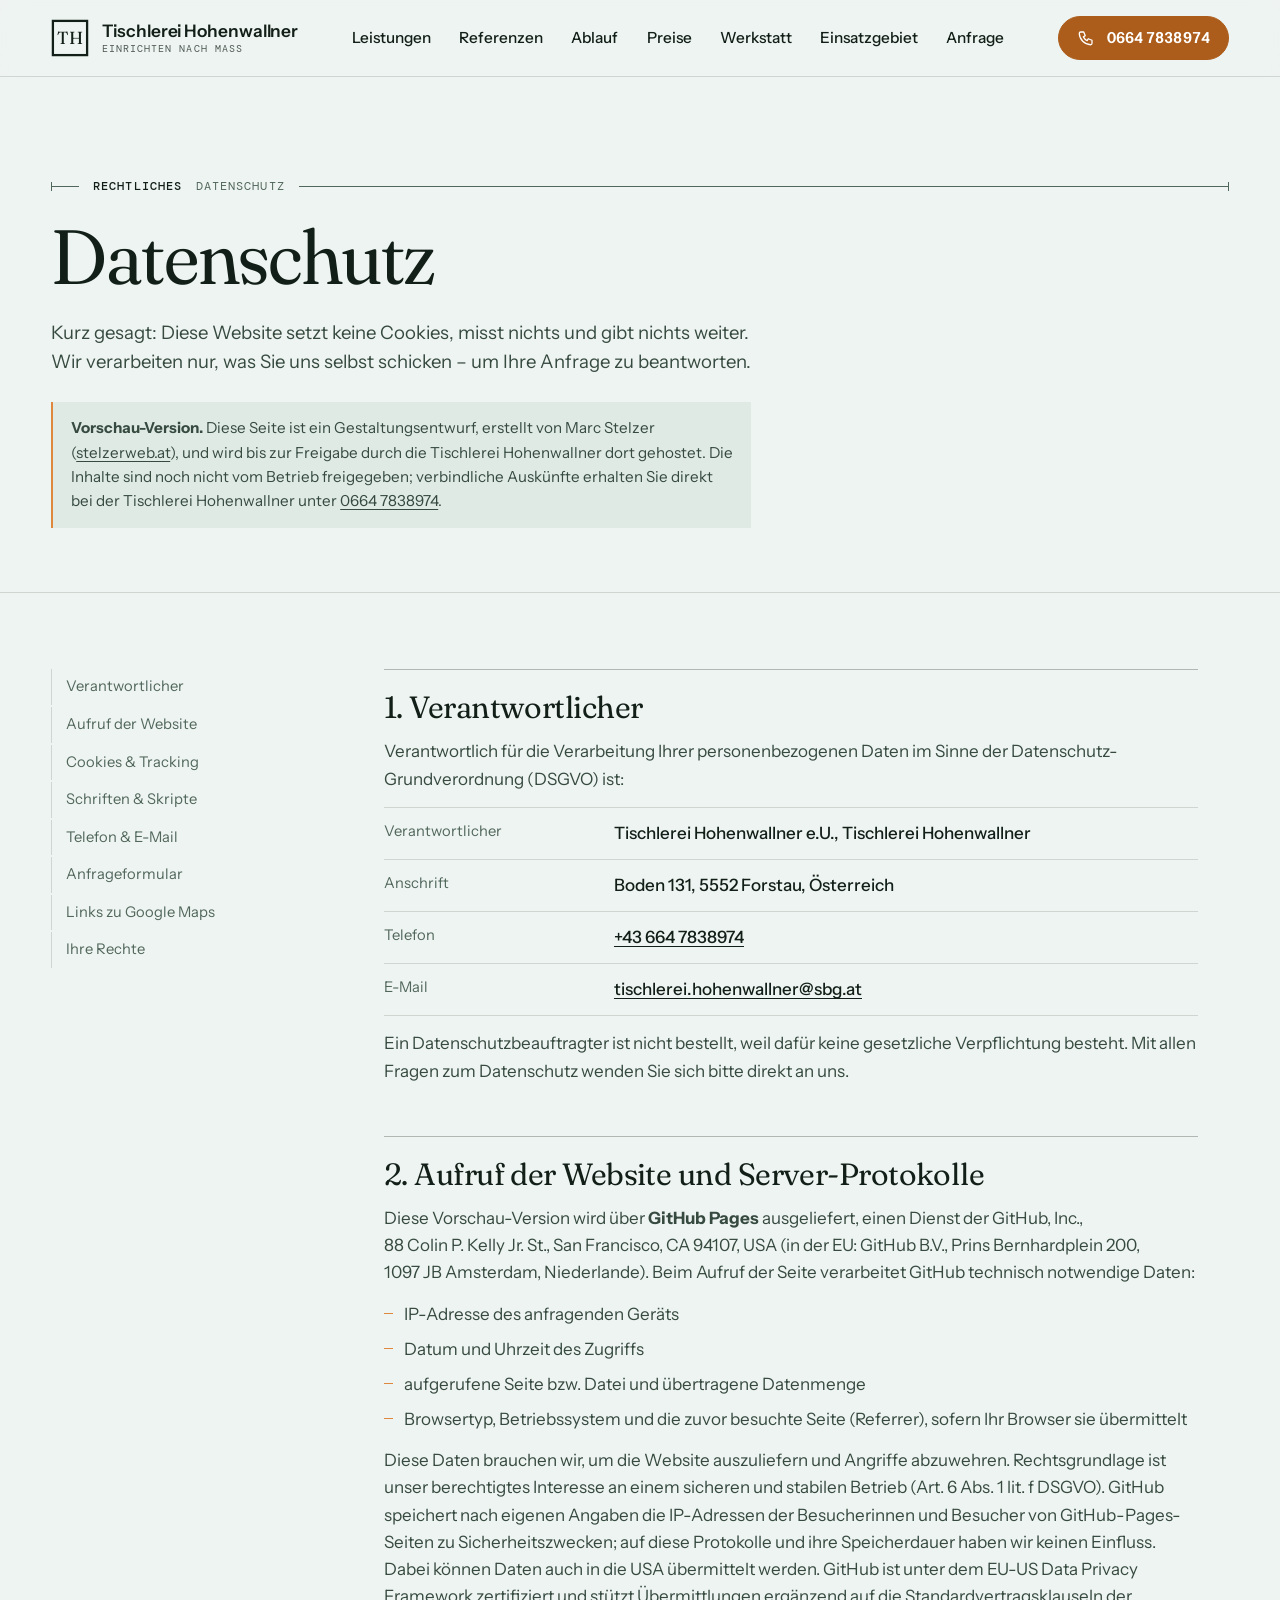
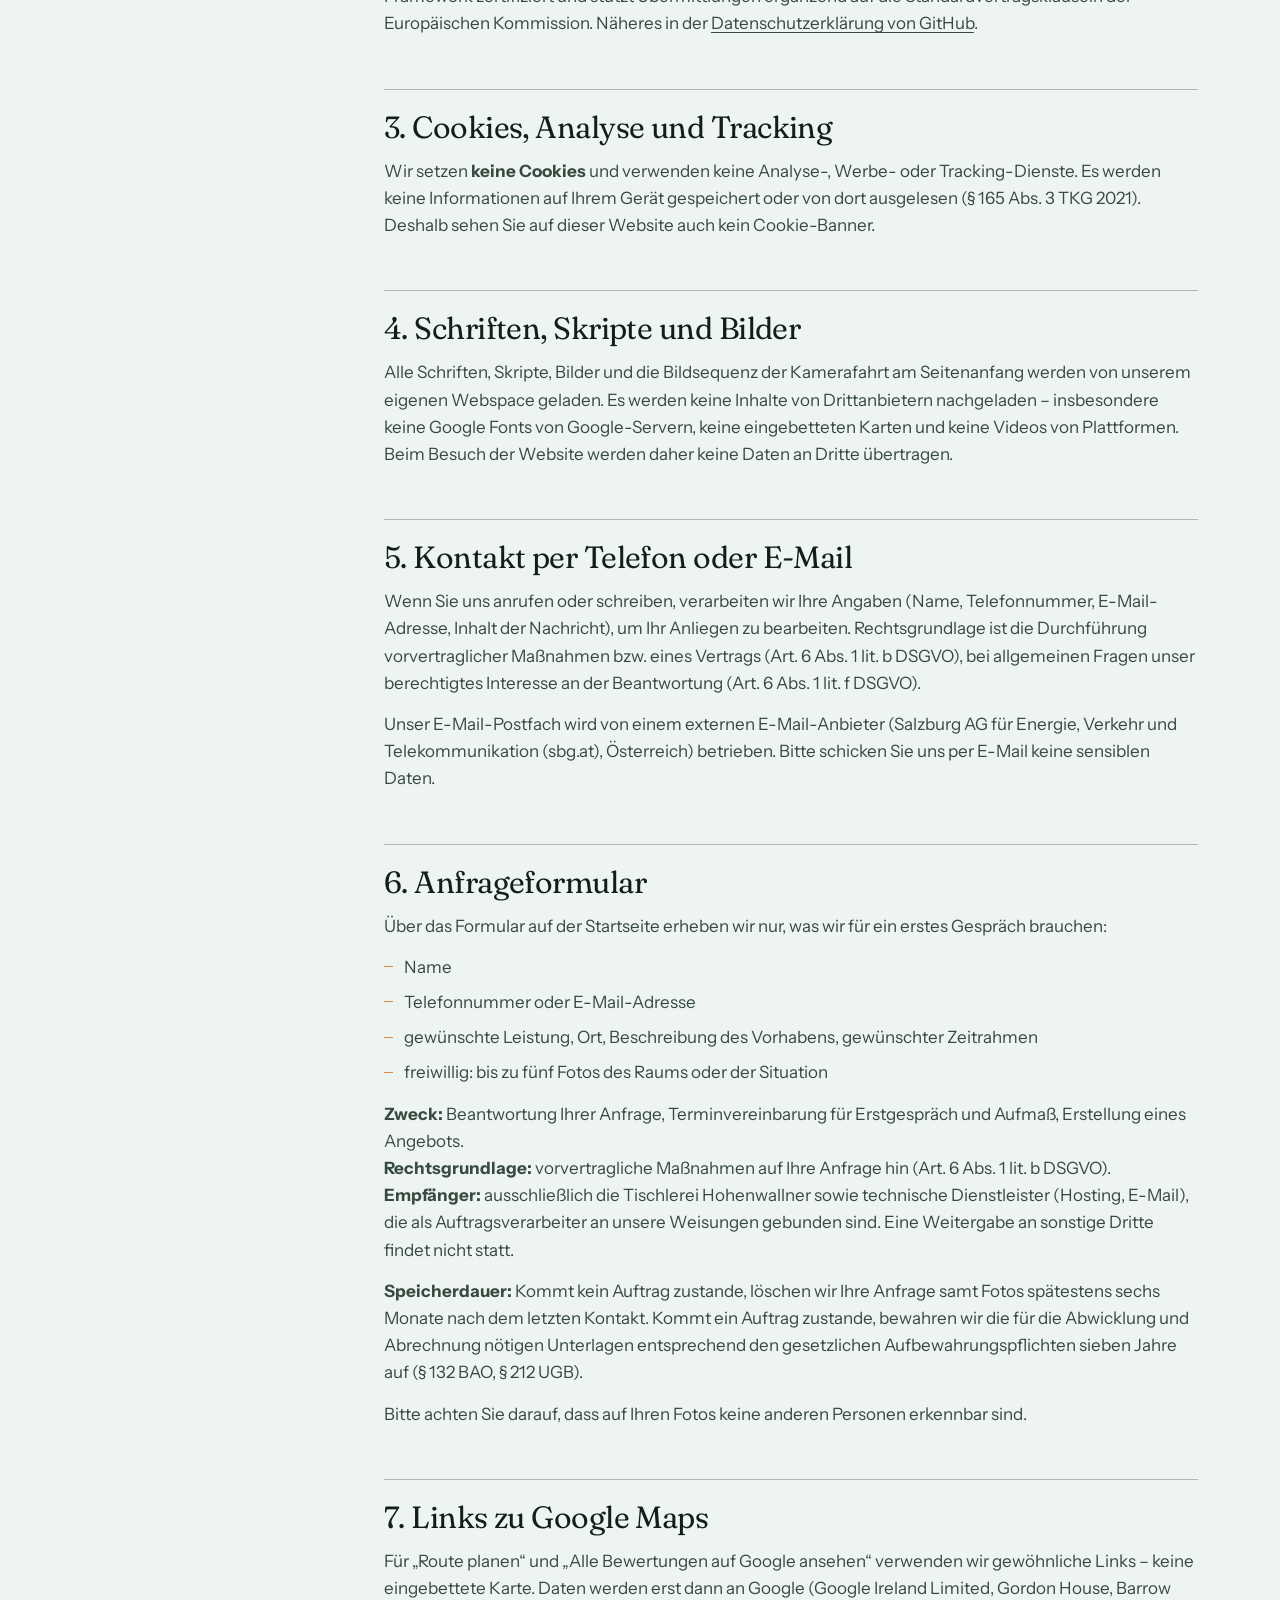
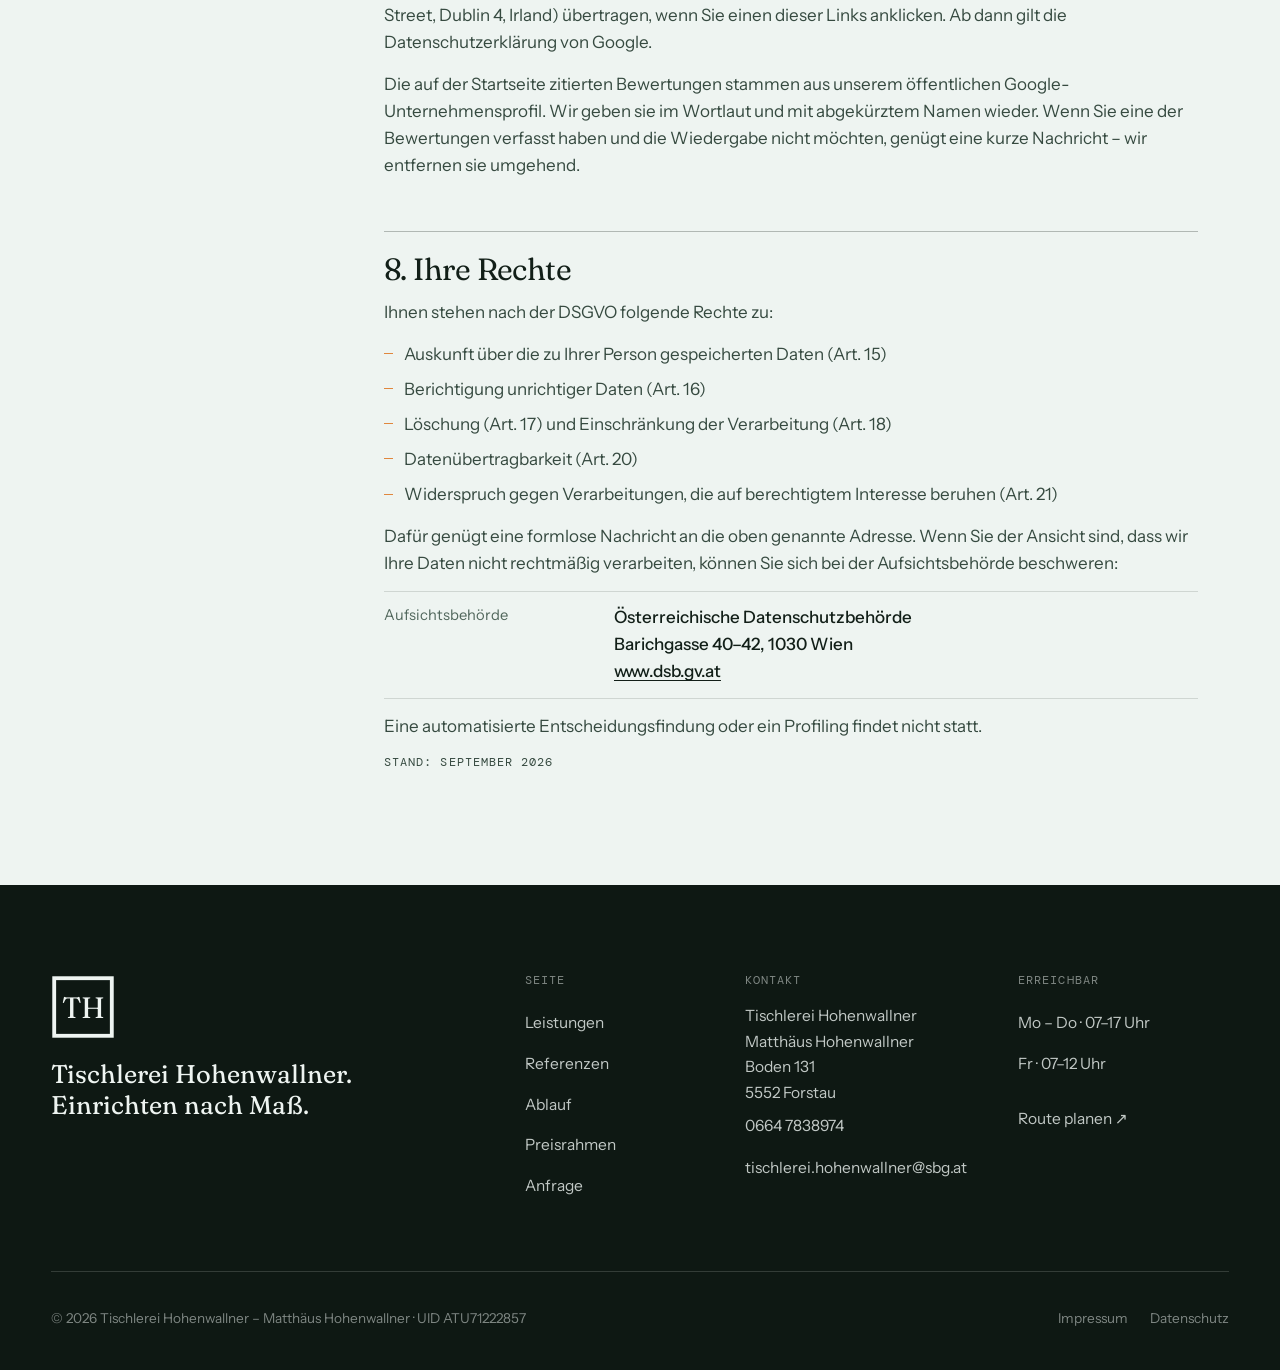
==== datenschutz.html @ 2b0f6ef0 "Vorschau Tischlerei Hohenwallner Co-Authored-By: Claude Fable 5.1 <noreply@anthropic.com>" ====
<!DOCTYPE html>
<html lang="de-AT">
<head>
  <meta charset="UTF-8" />
  <meta name="viewport" content="width=device-width, initial-scale=1.0, viewport-fit=cover" />
  <title>Datenschutz · Tischlerei Hohenwallner – Matthäus Hohenwallner, Forstau</title>
  <meta name="description" content="Datenschutzinformation der Tischlerei Hohenwallner: welche Daten wir verarbeiten, wozu, wie lange – und welche Rechte Sie haben." />
  <meta name="theme-color" content="#EEF4F1" />
  <meta name="robots" content="noindex, follow" />
  <meta name="format-detection" content="telephone=no" />
  <link rel="icon" type="image/svg+xml" href="assets/logo/favicon.svg" />

  <!-- Schriften lokal eingebunden – keine Anfragen an Dritte -->
  <link rel="preload" href="assets/fonts/fraunces-latin-full-normal.woff2" as="font" type="font/woff2" crossorigin />
  <link rel="preload" href="assets/fonts/instrument-sans-latin-wght-normal.woff2" as="font" type="font/woff2" crossorigin />
  <link rel="stylesheet" href="assets/css/fonts.css" />
  <link rel="stylesheet" href="assets/css/styles.css" />
  <link rel="stylesheet" href="assets/css/theme.css" />
  <script>document.documentElement.className += " js";</script>
</head>
<body>
  <a class="skip" href="#inhalt">Zum Inhalt springen</a>
  <svg width="0" height="0" style="position:absolute" aria-hidden="true" focusable="false">
    <symbol id="i-phone" viewBox="0 0 24 24" fill="none" stroke="currentColor" stroke-width="1.7" stroke-linecap="round" stroke-linejoin="round"><path d="M5 4h4l2 5-2.5 1.5a11 11 0 0 0 5 5L15 13l5 2v4a2 2 0 0 1-2 2A16 16 0 0 1 3 6a2 2 0 0 1 2-2Z"/></symbol>
    <symbol id="i-arrow" viewBox="0 0 24 24" fill="none" stroke="currentColor" stroke-width="1.7" stroke-linecap="round" stroke-linejoin="round"><path d="M5 12h14M13 6l6 6-6 6"/></symbol>
    <symbol id="i-upload" viewBox="0 0 24 24" fill="none" stroke="currentColor" stroke-width="1.6" stroke-linecap="round" stroke-linejoin="round"><rect x="3" y="4" width="18" height="16" rx="2"/><circle cx="8.5" cy="9.5" r="1.6"/><path d="m21 15-4.5-4.5L7 20"/></symbol>
    <symbol id="logo" viewBox="0 0 100 100"><rect x="5" y="5" width="90" height="90" fill="none" stroke="currentColor" stroke-width="6"/><text x="50" y="67" text-anchor="middle" font-family="Fraunces, Georgia, serif" font-size="46" fill="currentColor" stroke="none">TH</text></symbol>
  </svg>

  <header class="nav nav--page">
    <div class="wrap nav__in">
      <a class="brand" href="index.html" aria-label="Tischlerei Hohenwallner – zur Startseite">
        <svg viewBox="0 0 100 100" aria-hidden="true"><use href="#logo" /></svg>
        <span class="brand__txt">
          <span class="brand__name">Tischlerei Hohenwallner</span>
          <span class="brand__tag">Einrichten nach Maß</span>
        </span>
      </a>
      <nav class="nav__links" id="hauptmenue" aria-label="Hauptmenü">
        <a href="index.html#leistungen">Leistungen</a>
        <a href="index.html#referenzen">Referenzen</a>
        <a href="index.html#ablauf">Ablauf</a>
        <a href="index.html#preise">Preise</a>
        <a href="index.html#werkstatt">Werkstatt</a>
        <a href="index.html#gebiet">Einsatzgebiet</a>
        <a href="index.html#anfrage">Anfrage</a>
      </nav>
      <div class="nav__cta">
        <a class="btn btn--call btn--sm" href="tel:+436647838974" aria-label="Tischlerei Hohenwallner anrufen: 0664 7838974">
          <svg aria-hidden="true"><use href="#i-phone" /></svg><span class="num">0664 7838974</span>
        </a>
        <button class="nav__toggle" type="button" aria-expanded="false" aria-controls="hauptmenue" aria-label="Menü öffnen"><span></span></button>
      </div>
    </div>
  </header>

  <main id="inhalt">
    <div class="page-head">
      <div class="wrap">
        <p class="dim mono"><b>Rechtliches</b> Datenschutz</p>
        <h1>Datenschutz</h1>
        <p class="lead">Kurz gesagt: Diese Website setzt keine Cookies, misst nichts und gibt nichts weiter. Wir verarbeiten nur, was Sie uns selbst schicken – um Ihre Anfrage zu beantworten.</p>
        <p class="preview-note"><strong>Vorschau-Version.</strong> Diese Seite ist ein Gestaltungsentwurf, erstellt von Marc Stelzer (<a href="https://stelzerweb.at/">stelzerweb.at</a>), und wird bis zur Freigabe durch die Tischlerei Hohenwallner dort gehostet. Die Inhalte sind noch nicht vom Betrieb freigegeben; verbindliche Auskünfte erhalten Sie direkt bei der Tischlerei Hohenwallner unter <a href="tel:+436647838974">0664 7838974</a>.</p>
      </div>
    </div>

    <div class="wrap legal">
      <nav class="legal__toc" aria-label="Inhalt">
        <a href="#verantwortlich">Verantwortlicher</a>
        <a href="#aufruf">Aufruf der Website</a>
        <a href="#cookies">Cookies &amp; Tracking</a>
        <a href="#einbindungen">Schriften &amp; Skripte</a>
        <a href="#kontakt">Telefon &amp; E-Mail</a>
        <a href="#formular">Anfrageformular</a>
        <a href="#links">Links zu Google Maps</a>
        <a href="#rechte">Ihre Rechte</a>
      </nav>

      <div class="legal__body">
        <section id="verantwortlich">
          <h2>1. Verantwortlicher</h2>
          <p>Verantwortlich für die Verarbeitung Ihrer personenbezogenen Daten im Sinne der Datenschutz-Grundverordnung (DSGVO) ist:</p>
          <dl class="ldata">
            <dt>Verantwortlicher</dt><dd>Tischlerei Hohenwallner e.U., Tischlerei Hohenwallner</dd>
            <dt>Anschrift</dt><dd>Boden 131, 5552 Forstau, Österreich</dd>
            <dt>Telefon</dt><dd><a href="tel:+436647838974">+43 664 7838974</a></dd>
            <dt>E-Mail</dt><dd><a href="mailto:tischlerei.hohenwallner@sbg.at">tischlerei.hohenwallner@sbg.at</a></dd>
          </dl>
          <p>Ein Datenschutzbeauftragter ist nicht bestellt, weil dafür keine gesetzliche Verpflichtung besteht. Mit allen Fragen zum Datenschutz wenden Sie sich bitte direkt an uns.</p>
        </section>

        <section id="aufruf">
          <h2>2. Aufruf der Website und Server-Protokolle</h2>
          <!-- Gilt fuer die Vorschau auf GitHub Pages. Beim Umzug auf das endgueltige Hosting: recht.hosting in kunde.json aendern. -->
          <p>Diese Vorschau-Version wird über <strong>GitHub Pages</strong> ausgeliefert, einen Dienst der GitHub,&nbsp;Inc., 88&nbsp;Colin&nbsp;P.&nbsp;Kelly&nbsp;Jr.&nbsp;St., San&nbsp;Francisco, CA&nbsp;94107, USA (in der EU: GitHub&nbsp;B.V., Prins Bernhardplein&nbsp;200, 1097&nbsp;JB Amsterdam, Niederlande). Beim Aufruf der Seite verarbeitet GitHub technisch notwendige Daten:</p>
          <ul>
            <li>IP-Adresse des anfragenden Geräts</li>
            <li>Datum und Uhrzeit des Zugriffs</li>
            <li>aufgerufene Seite bzw. Datei und übertragene Datenmenge</li>
            <li>Browsertyp, Betriebssystem und die zuvor besuchte Seite (Referrer), sofern Ihr Browser sie übermittelt</li>
          </ul>
          <p>Diese Daten brauchen wir, um die Website auszuliefern und Angriffe abzuwehren. Rechtsgrundlage ist unser berechtigtes Interesse an einem sicheren und stabilen Betrieb (Art.&nbsp;6 Abs.&nbsp;1 lit.&nbsp;f DSGVO). GitHub speichert nach eigenen Angaben die IP-Adressen der Besucherinnen und Besucher von GitHub-Pages-Seiten zu Sicherheitszwecken; auf diese Protokolle und ihre Speicherdauer haben wir keinen Einfluss. Dabei können Daten auch in die USA übermittelt werden. GitHub ist unter dem EU-US Data Privacy Framework zertifiziert und stützt Übermittlungen ergänzend auf die Standardvertragsklauseln der Europäischen Kommission. Näheres in der <a href="https://docs.github.com/de/site-policy/privacy-policies/github-general-privacy-statement" target="_blank" rel="noopener">Datenschutzerklärung von GitHub</a>.</p>
        </section>

        <section id="cookies">
          <h2>3. Cookies, Analyse und Tracking</h2>
          <p>Wir setzen <strong>keine Cookies</strong> und verwenden keine Analyse-, Werbe- oder Tracking-Dienste. Es werden keine Informationen auf Ihrem Gerät gespeichert oder von dort ausgelesen (§&nbsp;165 Abs.&nbsp;3 TKG&nbsp;2021). Deshalb sehen Sie auf dieser Website auch kein Cookie-Banner.</p>
        </section>

        <section id="einbindungen">
          <h2>4. Schriften, Skripte und Bilder</h2>
          <p>Alle Schriften, Skripte, Bilder und die Bildsequenz der Kamerafahrt am Seitenanfang werden von unserem eigenen Webspace geladen. Es werden keine Inhalte von Drittanbietern nachgeladen – insbesondere keine Google Fonts von Google-Servern, keine eingebetteten Karten und keine Videos von Plattformen. Beim Besuch der Website werden daher keine Daten an Dritte übertragen.</p>
        </section>

        <section id="kontakt">
          <h2>5. Kontakt per Telefon oder E-Mail</h2>
          <p>Wenn Sie uns anrufen oder schreiben, verarbeiten wir Ihre Angaben (Name, Telefonnummer, E-Mail-Adresse, Inhalt der Nachricht), um Ihr Anliegen zu bearbeiten. Rechtsgrundlage ist die Durchführung vorvertraglicher Maßnahmen bzw. eines Vertrags (Art.&nbsp;6 Abs.&nbsp;1 lit.&nbsp;b DSGVO), bei allgemeinen Fragen unser berechtigtes Interesse an der Beantwortung (Art.&nbsp;6 Abs.&nbsp;1 lit.&nbsp;f DSGVO).</p>
          <p>Unser E-Mail-Postfach wird von einem externen E-Mail-Anbieter (Salzburg AG für Energie, Verkehr und Telekommunikation (sbg.at), Österreich) betrieben. Bitte schicken Sie uns per E-Mail keine sensiblen Daten.</p>
        </section>

        <section id="formular">
          <h2>6. Anfrageformular</h2>
          <p>Über das Formular auf der Startseite erheben wir nur, was wir für ein erstes Gespräch brauchen:</p>
          <ul>
            <li>Name</li>
            <li>Telefonnummer oder E-Mail-Adresse</li>
            <li>gewünschte Leistung, Ort, Beschreibung des Vorhabens, gewünschter Zeitrahmen</li>
            <li>freiwillig: bis zu fünf Fotos des Raums oder der Situation</li>
          </ul>
          <p><strong>Zweck:</strong> Beantwortung Ihrer Anfrage, Terminvereinbarung für Erstgespräch und Aufmaß, Erstellung eines Angebots.<br />
             <strong>Rechtsgrundlage:</strong> vorvertragliche Maßnahmen auf Ihre Anfrage hin (Art.&nbsp;6 Abs.&nbsp;1 lit.&nbsp;b DSGVO).<br />
             <strong>Empfänger:</strong> ausschließlich die Tischlerei Hohenwallner sowie technische Dienstleister (Hosting, E-Mail), die als Auftragsverarbeiter an unsere Weisungen gebunden sind. Eine Weitergabe an sonstige Dritte findet nicht statt.</p>
          <p><strong>Speicherdauer:</strong> Kommt kein Auftrag zustande, löschen wir Ihre Anfrage samt Fotos spätestens sechs Monate nach dem letzten Kontakt. Kommt ein Auftrag zustande, bewahren wir die für die Abwicklung und Abrechnung nötigen Unterlagen entsprechend den gesetzlichen Aufbewahrungspflichten sieben Jahre auf (§&nbsp;132 BAO, §&nbsp;212 UGB).</p>
          <p>Bitte achten Sie darauf, dass auf Ihren Fotos keine anderen Personen erkennbar sind.</p>
        </section>

        <section id="links">
          <h2>7. Links zu Google Maps</h2>
          <p>Für „Route planen“ und „Alle Bewertungen auf Google ansehen“ verwenden wir gewöhnliche Links – keine eingebettete Karte. Daten werden erst dann an Google (Google Ireland Limited, Gordon House, Barrow Street, Dublin&nbsp;4, Irland) übertragen, wenn Sie einen dieser Links anklicken. Ab dann gilt die Datenschutzerklärung von Google.</p>
          <p>Die auf der Startseite zitierten Bewertungen stammen aus unserem öffentlichen Google-Unternehmensprofil. Wir geben sie im Wortlaut und mit abgekürztem Namen wieder. Wenn Sie eine der Bewertungen verfasst haben und die Wiedergabe nicht möchten, genügt eine kurze Nachricht – wir entfernen sie umgehend.</p>
        </section>

        <section id="rechte">
          <h2>8. Ihre Rechte</h2>
          <p>Ihnen stehen nach der DSGVO folgende Rechte zu:</p>
          <ul>
            <li>Auskunft über die zu Ihrer Person gespeicherten Daten (Art.&nbsp;15)</li>
            <li>Berichtigung unrichtiger Daten (Art.&nbsp;16)</li>
            <li>Löschung (Art.&nbsp;17) und Einschränkung der Verarbeitung (Art.&nbsp;18)</li>
            <li>Datenübertragbarkeit (Art.&nbsp;20)</li>
            <li>Widerspruch gegen Verarbeitungen, die auf berechtigtem Interesse beruhen (Art.&nbsp;21)</li>
          </ul>
          <p>Dafür genügt eine formlose Nachricht an die oben genannte Adresse. Wenn Sie der Ansicht sind, dass wir Ihre Daten nicht rechtmäßig verarbeiten, können Sie sich bei der Aufsichtsbehörde beschweren:</p>
          <dl class="ldata">
            <dt>Aufsichtsbehörde</dt><dd>Österreichische Datenschutzbehörde<br />Barichgasse 40–42, 1030 Wien<br /><a href="https://www.dsb.gv.at" target="_blank" rel="noopener">www.dsb.gv.at</a></dd>
          </dl>
          <p>Eine automatisierte Entscheidungsfindung oder ein Profiling findet nicht statt.</p>
          <p class="mono muted">Stand: September 2026</p>
        </section>
      </div>
    </div>
  </main>

  <footer class="foot">
    <div class="wrap">
      <div class="foot__top">
        <div class="foot__brand">
          <svg viewBox="0 0 100 100" aria-hidden="true"><use href="#logo" /></svg>
          <p>Tischlerei Hohenwallner. Einrichten nach Maß.</p>
        </div>
        <div>
          <h2 class="foot__h">Seite</h2>
          <ul>
            <li><a href="index.html#leistungen">Leistungen</a></li>
            <li><a href="index.html#referenzen">Referenzen</a></li>
            <li><a href="index.html#ablauf">Ablauf</a></li>
            <li><a href="index.html#preise">Preisrahmen</a></li>
            <li><a href="index.html#anfrage">Anfrage</a></li>
          </ul>
        </div>
        <div>
          <h2 class="foot__h">Kontakt</h2>
          <address>
            Tischlerei Hohenwallner<br />Matthäus Hohenwallner<br />Boden 131<br />5552 Forstau<br />
            <a href="tel:+436647838974">0664 7838974</a><br />
            <a href="mailto:tischlerei.hohenwallner@sbg.at">tischlerei.hohenwallner@sbg.at</a>
          </address>
        </div>
        <div>
          <h2 class="foot__h">Erreichbar</h2>
          <ul>
            <li>Mo – Do · 07–17 Uhr</li>
            <li>Fr · 07–12 Uhr</li>
            <li style="margin-top:14px"><a href="https://www.google.com/maps/dir/?api=1&amp;destination=Tischlerei+Hohenwallner+Boden+131+5552+Forstau" target="_blank" rel="noopener">Route planen ↗</a></li>
          </ul>
        </div>
      </div>
      <div class="foot__bot">
        <span>© <span data-year>2026</span> Tischlerei Hohenwallner – Matthäus Hohenwallner · UID ATU71222857</span>
        <nav aria-label="Rechtliches"><a href="impressum.html">Impressum</a><a href="datenschutz.html" aria-current="page">Datenschutz</a></nav>
      </div>
    </div>
  </footer>

  <script src="assets/js/site.js"></script>
</body>
</html>
---- assets/css/fonts.css ----
/* Lokal eingebundene Schriften – keine Anfragen an Google oder andere Dritte.
   Quelle: Fontsource 5.3.0 (SIL Open Font License 1.1, Lizenztexte in assets/fonts/). */

@font-face {
  font-family: "Fraunces";
  font-style: normal;
  font-weight: 100 900;
  font-display: swap;
  src: url("../fonts/fraunces-latin-full-normal.woff2") format("woff2-variations");
}
@font-face {
  font-family: "Fraunces";
  font-style: italic;
  font-weight: 100 900;
  font-display: swap;
  src: url("../fonts/fraunces-latin-full-italic.woff2") format("woff2-variations");
}
@font-face {
  font-family: "Instrument Sans";
  font-style: normal;
  font-weight: 400 700;
  font-display: swap;
  src: url("../fonts/instrument-sans-latin-wght-normal.woff2") format("woff2-variations");
}
@font-face {
  font-family: "DM Mono";
  font-style: normal;
  font-weight: 400;
  font-display: swap;
  src: url("../fonts/dm-mono-latin-400-normal.woff2") format("woff2");
}
@font-face {
  font-family: "DM Mono";
  font-style: normal;
  font-weight: 500;
  font-display: swap;
  src: url("../fonts/dm-mono-latin-500-normal.woff2") format("woff2");
}
---- assets/css/styles.css ----
/* ============================================================
   Tischlerei Jell — Stylesheet
   Aufbau: Tokens · Basis · Bausteine · Sektionen · Unterseiten · Responsive
   ============================================================ */

/* ---------- Tokens ---------- */
:root {
  --paper:      #F4EFE6;
  --paper-2:    #EBE3D6;
  --paper-3:    #E0D5C4;
  --white:      #FFFDF9;
  --ink:        #1E1711;
  --ink-2:      #4A3F35;
  --muted:      #675B50;   /* 4.5:1+ auch auf --paper-2 (kleine Mono-Labels) */
  --brand:      #3E2B14;   /* Logo-Braun */
  --oak:        #B07A42;   /* Eiche, Akzent */
  --oak-deep:   #94652F;   /* Button-Grund: Weiss darauf >= 4.5:1 */
  --oak-light:  #D9B88A;
  --night:      #17120D;
  --night-2:    #221A13;
  --line:       rgba(var(--ink-rgb), .14);
  --line-strong:rgba(var(--ink-rgb), .28);
  --line-inv:   rgba(var(--paper-rgb), .16);
  --ok:         #4E7A3A;
  --warn:       #A6562B;

  /* RGB-Tripel fuer transparente Varianten – werden von der Kunden-theme.css mit ueberschrieben */
  --paper-rgb:     244,239,230;
  --ink-rgb:       30,23,17;
  --night-rgb:     23,18,13;
  --oak-rgb:       176,122,66;
  --oak-light-rgb: 217,184,138;
  --oak-deeper:    #7E5526;   /* Button-Hover */
  --map-halo:      #EFE7DB;   /* Kartengrund = Papier + 7 % Akzent */
  --water:         #9FB5BD;

  --font-display: "Fraunces", "Iowan Old Style", "Palatino Linotype", Georgia, serif;
  --font-body:    "Instrument Sans", "Segoe UI", system-ui, -apple-system, sans-serif;
  --font-mono:    "DM Mono", ui-monospace, "Cascadia Mono", Consolas, monospace;

  --gutter: clamp(20px, 4vw, 56px);
  --wrap:   1320px;
  --nav-h:  76px;
  --radius: 4px;
  --ease:   cubic-bezier(.2, .7, .2, 1);
}

/* ---------- Basis ---------- */
*, *::before, *::after { box-sizing: border-box; }
html { -webkit-text-size-adjust: 100%; scroll-padding-top: calc(var(--nav-h) + 12px); }
html.lenis, html.lenis body { height: auto; }
.lenis.lenis-smooth { scroll-behavior: auto !important; }
.lenis.lenis-stopped { overflow: hidden; }

body {
  margin: 0;
  background: var(--paper);
  color: var(--ink);
  font-family: var(--font-body);
  font-size: 1.0625rem;
  line-height: 1.6;
  -webkit-font-smoothing: antialiased;
  text-rendering: optimizeLegibility;
  overflow-x: hidden;
}
img, svg, canvas { display: block; max-width: 100%; }
img { height: auto; }
a { color: inherit; text-decoration-thickness: 1px; text-underline-offset: .18em; }
button, input, select, textarea { font: inherit; color: inherit; }
h1, h2, h3, h4, p, figure, blockquote, dl, dd, ul, ol { margin: 0; }
ul, ol { padding: 0; list-style: none; }
::selection { background: var(--oak); color: var(--white); }
:focus-visible { outline: 2px solid var(--oak); outline-offset: 3px; border-radius: 2px; }

.wrap { width: min(var(--wrap), 100% - 2 * var(--gutter)); margin-inline: auto; }
.skip {
  position: absolute; left: 12px; top: -60px; z-index: 200;
  background: var(--ink); color: var(--paper); padding: 10px 16px; border-radius: var(--radius);
  transition: top .2s;
}
.skip:focus { top: 12px; }
.vh { position: absolute !important; width: 1px; height: 1px; overflow: hidden; clip: rect(0 0 0 0); white-space: nowrap; }

/* ---------- Typo ---------- */
.display, h1, h2, h3 {
  font-family: var(--font-display);
  font-weight: 380;
  font-variation-settings: "SOFT" 40;
  letter-spacing: -.018em;
  line-height: 1.04;
  text-wrap: balance;
}
h1 { font-size: clamp(2.7rem, 6.4vw, 6.1rem); }
h2 { font-size: clamp(2.1rem, 4.4vw, 3.9rem); }
h3 { font-size: clamp(1.4rem, 2vw, 1.8rem); line-height: 1.12; }
em, .it { font-style: italic; font-variation-settings: "SOFT" 100; }
.lead { font-size: clamp(1.1rem, 1.45vw, 1.3rem); line-height: 1.55; color: var(--ink-2); max-width: 46ch; text-wrap: pretty; }
.mono {
  font-family: var(--font-mono); font-size: .74rem; font-weight: 400;
  letter-spacing: .09em; text-transform: uppercase; line-height: 1.4;
}
.muted { color: var(--muted); }

/* ---------- Bausteine ---------- */
/* Maßlinie: |—— (02) Leistungen ——| */
.dim {
  display: flex; align-items: center; gap: 14px; color: var(--muted);
}
.dim::before, .dim::after {
  content: ""; height: 9px; flex: 0 0 28px;
  border-left: 1px solid currentColor;
  background: linear-gradient(currentColor, currentColor) center / 100% 1px no-repeat;
}
.dim::after { flex: 1 1 auto; border-left: 0; border-right: 1px solid currentColor; }
.dim b { font-weight: 500; color: var(--ink); }
.on-dark .dim, .dim.on-dark { color: rgba(var(--paper-rgb), .55); }
.on-dark .dim b { color: var(--paper); }

/* Buttons */
.btn {
  --bg: var(--ink); --fg: var(--paper); --bd: var(--ink);
  display: inline-flex; align-items: center; justify-content: center; gap: 12px;
  min-height: 54px; padding: 0 26px;
  background: var(--bg); color: var(--fg); border: 1px solid var(--bd); border-radius: 999px;
  font-weight: 600; font-size: 1rem; letter-spacing: .005em; text-decoration: none; white-space: nowrap;
  cursor: pointer; transition: transform .25s var(--ease), background .25s, color .25s, border-color .25s;
}
.btn:hover { transform: translateY(-2px); }
.btn:active { transform: translateY(0); }
.btn svg { width: 18px; height: 18px; flex: none; }
.btn--call { --bg: var(--oak-deep); --fg: #fff; --bd: var(--oak-deep); }
.btn--call:hover { --bg: var(--oak-deeper); --bd: var(--oak-deeper); }
.btn--ghost { --bg: transparent; --fg: var(--ink); --bd: var(--line-strong); }
.btn--ghost:hover { --bg: var(--ink); --fg: var(--paper); --bd: var(--ink); }
.btn--ghost-light { --bg: rgba(255,253,249,.08); --fg: var(--paper); --bd: rgba(var(--paper-rgb), .45); -webkit-backdrop-filter: blur(6px); backdrop-filter: blur(6px); }
.btn--ghost-light:hover { --bg: var(--paper); --fg: var(--ink); --bd: var(--paper); }
.btn--sm { min-height: 44px; padding: 0 18px; font-size: .95rem; }
.btn .num { font-variant-numeric: tabular-nums; }

.link-arrow {
  display: inline-flex; align-items: center; gap: 10px; font-weight: 600; text-decoration: none;
  border-bottom: 1px solid var(--line-strong); padding: 11px 0 9px; transition: gap .25s var(--ease), border-color .25s;
}
.link-arrow:hover { gap: 16px; border-color: currentColor; }
.link-arrow svg { width: 16px; height: 16px; }

/* Chips */
.chips { display: flex; flex-wrap: wrap; gap: 8px; }
.chip {
  display: inline-flex; align-items: center; min-height: 32px; padding: 0 13px;
  border: 1px solid var(--line-strong); border-radius: 999px;
  font-size: .86rem; color: var(--ink-2); background: transparent;
}
button.chip { cursor: pointer; transition: background .2s, color .2s, border-color .2s; min-height: 40px; padding: 0 17px; font-size: .92rem; }
button.chip:hover { border-color: var(--ink); color: var(--ink); }
button.chip[aria-pressed="true"] { background: var(--ink); color: var(--paper); border-color: var(--ink); }

/* Einblenden beim Scrollen */
.js .reveal { opacity: 0; transform: translateY(26px); transition: opacity .9s var(--ease), transform .9s var(--ease); transition-delay: var(--d, 0s); }
.js .reveal.in { opacity: 1; transform: none; }

/* Sektionen allgemein */
.sec { padding-block: clamp(84px, 11vw, 168px); position: relative; }
.sec--tint { background: var(--paper-2); }
.sec--dark { background: var(--night); color: var(--paper); }
.sec--dark .lead { color: rgba(var(--paper-rgb), .72); }
.sec-head { display: grid; grid-template-columns: repeat(12, 1fr); gap: 24px var(--gutter); margin-bottom: clamp(44px, 6vw, 88px); align-items: end; }
.sec-head .dim { grid-column: 1 / -1; margin-bottom: clamp(12px, 2vw, 28px); }
.sec-head h2 { grid-column: 1 / span 7; }
.sec-head .lead { grid-column: 9 / -1; padding-bottom: .5em; }

/* ---------- Navigation ---------- */
.nav {
  position: fixed; inset: 0 0 auto 0; z-index: 100; height: var(--nav-h);
  color: var(--paper);
  transition: background .35s, color .35s, box-shadow .35s, transform .4s var(--ease);
}
.nav::before {
  content: ""; position: absolute; inset: 0 0 -40px 0; z-index: -1; pointer-events: none;
  background: linear-gradient(to bottom, rgba(var(--night-rgb), .62), rgba(var(--night-rgb), 0));
  transition: opacity .35s;
}
.nav.is-solid { background: rgba(var(--paper-rgb), .92); color: var(--ink); -webkit-backdrop-filter: blur(14px) saturate(1.2); backdrop-filter: blur(14px) saturate(1.2); box-shadow: 0 1px 0 var(--line); }
.nav.is-solid::before { opacity: 0; }
.nav__in { height: 100%; display: flex; align-items: center; justify-content: space-between; gap: 24px; }
.brand { display: inline-flex; align-items: center; gap: 13px; text-decoration: none; min-height: 44px; }
.brand svg { width: 38px; height: 38px; fill: currentColor; flex: none; }
.logo-mask { display: block; width: 38px; height: 38px; flex: none; background: currentColor; -webkit-mask: var(--logo-url) center / contain no-repeat; mask: var(--logo-url) center / contain no-repeat; }
.brand__txt { display: grid; line-height: 1.1; }
.brand__name { font-weight: 600; font-size: 1.08rem; letter-spacing: -.005em; }
.brand__tag { font-family: var(--font-mono); font-size: .64rem; letter-spacing: .1em; text-transform: uppercase; opacity: .72; margin-top: 3px; }
.nav__links { display: flex; gap: clamp(16px, 2.2vw, 34px); }
.nav__links a { text-decoration: none; font-size: .96rem; font-weight: 500; padding: 10px 0; position: relative; }
.nav__links a::after { content: ""; position: absolute; left: 0; right: 0; bottom: 5px; height: 1px; background: currentColor; transform: scaleX(0); transform-origin: left; transition: transform .3s var(--ease); }
.nav__links a:hover::after, .nav__links a[aria-current="true"]::after { transform: scaleX(1); }
.nav__cta { display: flex; align-items: center; gap: 10px; }
.nav__toggle { display: none; width: 46px; height: 46px; border-radius: 50%; border: 1px solid currentColor; background: transparent; cursor: pointer; align-items: center; justify-content: center; opacity: .9; }
.nav__toggle span { display: block; width: 18px; height: 1.5px; background: currentColor; position: relative; transition: background .2s; }
.nav__toggle span::before, .nav__toggle span::after { content: ""; position: absolute; left: 0; width: 18px; height: 1.5px; background: currentColor; transition: transform .3s var(--ease); }
.nav__toggle span::before { top: -6px; } .nav__toggle span::after { top: 6px; }
.nav.is-open .nav__toggle span { background: transparent; }
.nav.is-open .nav__toggle span::before { transform: translateY(6px) rotate(45deg); }
.nav.is-open .nav__toggle span::after { transform: translateY(-6px) rotate(-45deg); }

/* ---------- Hero: Scroll-Kamerafahrt ---------- */
.hero { position: relative; height: 480vh; background: var(--night); color: var(--paper); }
.hero__sticky { position: sticky; top: 0; height: 100vh; height: 100svh; overflow: hidden; }
.hero canvas { position: absolute; inset: 0; width: 100%; height: 100%; }
.hero__poster { position: absolute; inset: 0; width: 100%; height: 100%; object-fit: cover; }
.hero.is-live .hero__poster { visibility: hidden; }
.hero__shade {
  position: absolute; inset: 0; pointer-events: none;
  background:
    linear-gradient(to top, rgba(var(--night-rgb), .9) 0%, rgba(var(--night-rgb), .55) 36%, rgba(var(--night-rgb), 0) 66%),
    linear-gradient(to right, rgba(var(--night-rgb), .62) 0%, rgba(var(--night-rgb), 0) 62%);
}
.hero__grid { position: absolute; inset: 0; pointer-events: none; opacity: .5; }
.hero__grid i { position: absolute; width: 17px; height: 17px; opacity: .7;
  background: linear-gradient(var(--paper), var(--paper)) center / 100% 1px no-repeat, linear-gradient(var(--paper), var(--paper)) center / 1px 100% no-repeat; }
.hero__grid i:nth-child(1) { left: var(--gutter); top: calc(var(--nav-h) + 22px); }
.hero__grid i:nth-child(2) { right: var(--gutter); top: calc(var(--nav-h) + 22px); }

.hero__body {
  position: absolute; inset: auto 0 0 0; padding-bottom: clamp(28px, 5vh, 64px);
  display: grid; gap: clamp(20px, 3vh, 34px);
}
.hero__eyebrow { display: flex; flex-wrap: wrap; align-items: center; gap: 10px 18px; }
.hero__eyebrow .mono { color: rgba(var(--paper-rgb), .82); }
.status { display: inline-flex; align-items: center; gap: 9px; padding: 6px 13px 6px 11px; border-radius: 999px; background: rgba(var(--night-rgb), .5); border: 1px solid rgba(var(--paper-rgb), .2); -webkit-backdrop-filter: blur(8px); backdrop-filter: blur(8px); font-size: .84rem; font-weight: 500; }
.status i { width: 8px; height: 8px; border-radius: 50%; background: #C9BFB2; flex: none; }
.status.is-open i { background: #7FD16A; box-shadow: 0 0 0 0 rgba(127,209,106,.6); animation: pulse 2.4s infinite; }
@keyframes pulse { 70% { box-shadow: 0 0 0 9px rgba(127,209,106,0); } 100% { box-shadow: 0 0 0 0 rgba(127,209,106,0); } }

/* Schriftgröße: normal per clamp – aber nie größer, als das längste Wort (--wort, von bauen.py) in der Spalte Platz hat.
   Ein Zeichen der Fraunces ist im Schnitt gut ein halbes Geviert breit (0.56 em mit Reserve). */
.hero__lines { display: grid; max-width: max(17ch, calc(var(--wort, 12) * .6em)); font-size: min(clamp(2.7rem, 6.4vw, 6.1rem), calc((100vw - 2 * var(--gutter)) / (var(--wort, 12) * .56))); }
.hero__lines > * { grid-area: 1 / 1; align-self: end; font-size: inherit; will-change: opacity, transform; }
.hero__lines .reveal-line:not(:first-child) { opacity: 0; }
.hero__sub { max-width: 44ch; font-size: clamp(1.05rem, 1.4vw, 1.25rem); line-height: 1.5; color: rgba(var(--paper-rgb), .86); }
.hero__cta { display: flex; flex-wrap: wrap; gap: 12px; align-items: center; }
.hero__cta .btn--call { min-height: 60px; padding: 0 30px; font-size: 1.08rem; box-shadow: 0 14px 40px -14px rgba(0,0,0,.7); }
.hero__foot { display: flex; align-items: end; justify-content: space-between; gap: 28px; border-top: 1px solid var(--line-inv); padding-top: 16px; }
.hero__caption { font-size: .82rem; color: rgba(var(--paper-rgb), .66); max-width: 58ch; line-height: 1.45; }
.ruler { flex: 0 0 min(340px, 34vw); display: grid; gap: 7px; }
.ruler__bar { height: 12px; position: relative;
  background: repeating-linear-gradient(to right, rgba(var(--paper-rgb), .55) 0 1px, transparent 1px 10%), repeating-linear-gradient(to right, rgba(var(--paper-rgb), .3) 0 1px, transparent 1px 2%);
  background-size: 100% 100%, 100% 50%; background-repeat: no-repeat; background-position: 0 0, 0 100%;
  border-right: 1px solid rgba(var(--paper-rgb), .55); }
.ruler__fill { position: absolute; left: 0; bottom: -4px; height: 2px; width: 100%; background: var(--oak-light); transform-origin: left; transform: scaleX(0); }
.ruler__lab { display: flex; justify-content: space-between; color: rgba(var(--paper-rgb), .6); }
.scroll-hint { position: absolute; right: var(--gutter); top: 50%; writing-mode: vertical-rl; transform: translateY(-50%); display: flex; align-items: center; gap: 12px; color: rgba(var(--paper-rgb), .75); transition: opacity .4s; }
.scroll-hint::after { content: ""; width: 1px; height: 54px; background: linear-gradient(to bottom, currentColor, transparent); animation: drip 2.2s var(--ease) infinite; transform-origin: top; }
@keyframes drip { 0% { transform: scaleY(0); } 55% { transform: scaleY(1); opacity: 1; } 100% { transform: scaleY(1); opacity: 0; } }

/* ---------- Vertrauensleiste ---------- */
.trust { border-bottom: 1px solid var(--line); background: var(--paper); }
.trust__in { display: grid; grid-template-columns: repeat(4, 1fr); }
.trust__item { padding: clamp(24px, 3vw, 40px) clamp(14px, 2vw, 32px); border-left: 1px solid var(--line); display: grid; gap: 6px; align-content: start; }
.trust__item:first-child { border-left: 0; padding-left: 0; }
.trust__big { font-family: var(--font-display); font-size: clamp(1.7rem, 2.6vw, 2.5rem); line-height: 1; letter-spacing: -.02em; font-variation-settings: "SOFT" 40; display: flex; align-items: baseline; gap: 8px; }
.trust__big .stars { color: var(--oak); font-size: .5em; letter-spacing: .08em; transform: translateY(-.35em); }
.trust__item p { font-size: .94rem; color: var(--ink-2); line-height: 1.4; }

/* Laufband */
.marquee { overflow: hidden; border-bottom: 1px solid var(--line); padding: 20px 0; background: var(--paper); }
.marquee__track { display: flex; width: max-content; gap: 0; animation: marquee 46s linear infinite; }
.marquee:hover .marquee__track { animation-play-state: paused; }
.marquee__track span { font-family: var(--font-display); font-size: clamp(1.15rem, 1.8vw, 1.6rem); font-style: italic; font-variation-settings: "SOFT" 100; color: var(--ink-2); padding: 0 22px; display: inline-flex; align-items: center; gap: 44px; white-space: nowrap; }
.marquee__track span::after { content: ""; width: 7px; height: 7px; border: 1px solid var(--oak); transform: rotate(45deg); }
@keyframes marquee { to { transform: translateX(-50%); } }

/* ---------- Leistungen ---------- */
.svc-grid { display: grid; grid-template-columns: repeat(12, 1fr); gap: clamp(40px, 5vw, 80px) var(--gutter); }
.svc { grid-column: span 5; display: grid; gap: 22px; align-content: start; }
.svc--wide { grid-column: span 7; }
.svc__img { height: clamp(300px, 36vw, 560px); overflow: hidden; border-radius: var(--radius); background: var(--paper-3); position: relative; }
.svc__img img { width: 100%; height: 100%; object-fit: cover; transition: transform 1.2s var(--ease); }
.svc:hover .svc__img img { transform: scale(1.035); }
.svc__no { position: absolute; left: 14px; top: 14px; background: var(--paper); color: var(--ink); padding: 5px 10px; border-radius: 2px; }
.svc__head { display: flex; justify-content: space-between; align-items: baseline; gap: 16px; border-top: 1px solid var(--line-strong); padding-top: 16px; }
.svc__body { display: grid; gap: 16px; max-width: 56ch; }
.svc__body p { color: var(--ink-2); }

/* ---------- Referenzen ---------- */
.ref-tools { display: flex; flex-wrap: wrap; gap: 14px 24px; justify-content: space-between; align-items: center; margin-bottom: clamp(32px, 4vw, 56px); }
.ref-grid { display: grid; grid-template-columns: repeat(2, 1fr); gap: clamp(56px, 7vw, 112px) var(--gutter); }
.ref { display: grid; gap: 26px; align-content: start; }
.ref[hidden] { display: none; }
.ref--feature { grid-column: 1 / -1; grid-template-columns: 7fr 5fr; gap: var(--gutter); align-items: end; }
.ref__media { position: relative; }
.ref__main { aspect-ratio: 4 / 3; overflow: hidden; border-radius: var(--radius); background: var(--paper-3); }
.ref__main img { width: 100%; height: 100%; object-fit: cover; transition: opacity .35s; }
.ref__detail {
  position: absolute; right: -14px; bottom: -22px; width: 34%; aspect-ratio: 1; padding: 0; overflow: hidden;
  border: 5px solid var(--paper); border-radius: var(--radius); background: var(--paper-3); cursor: zoom-in;
  box-shadow: 0 18px 40px -18px rgba(var(--ink-rgb), .55); transition: transform .4s var(--ease);
}
.sec--tint .ref__detail { border-color: var(--paper-2); }
.ref__detail:hover { transform: translateY(-4px) scale(1.02); }
.ref__detail img { width: 100%; height: 100%; object-fit: cover; }
.ref__detail .mono { position: absolute; left: 6px; bottom: 6px; background: var(--paper); color: var(--ink); padding: 3px 7px; font-size: .62rem; border-radius: 2px; }
.ref__tag { position: absolute; left: 14px; top: 14px; background: var(--paper); padding: 5px 10px; border-radius: 2px; }
.ref__thumbs { display: flex; gap: 8px; margin-top: 10px; }
.ref__thumbs button { width: 64px; height: 48px; padding: 0; border: 1px solid var(--line); border-radius: 3px; overflow: hidden; cursor: pointer; opacity: .6; transition: opacity .2s, border-color .2s; background: none; }
.ref__thumbs button[aria-pressed="true"], .ref__thumbs button:hover { opacity: 1; border-color: var(--ink); }
.ref__thumbs img { width: 100%; height: 100%; object-fit: cover; }
.ref__txt { display: grid; gap: 20px; }
.ref__txt h3 { max-width: 20ch; }
.facts { display: grid; grid-template-columns: 1fr 1fr; gap: 0 28px; border-top: 1px solid var(--line-strong); }
.facts > div { padding: 14px 0 16px; border-bottom: 1px solid var(--line); display: grid; gap: 5px; align-content: start; }
.facts dt { color: var(--muted); }
.facts dd { font-size: .98rem; line-height: 1.5; color: var(--ink-2); }
.ref--feature .facts { grid-template-columns: 1fr; }
.ref-note { margin-top: clamp(48px, 6vw, 88px); display: flex; flex-wrap: wrap; gap: 18px 32px; align-items: center; justify-content: space-between; border-top: 1px solid var(--line-strong); padding-top: 26px; }

/* ---------- Ablauf ---------- */
.steps { display: grid; grid-template-columns: repeat(var(--steps, 5), 1fr); counter-reset: step; position: relative; }
.steps::before { content: ""; position: absolute; left: 0; right: 0; top: 21px; height: 1px; background: var(--line-inv); }
.step { position: relative; padding: 0 clamp(14px, 1.8vw, 28px) 0 0; display: grid; gap: 16px; align-content: start; }
.step__no { width: 43px; height: 43px; border-radius: 50%; display: grid; place-items: center; background: var(--night); border: 1px solid rgba(var(--paper-rgb), .4); font-family: var(--font-mono); font-size: .8rem; position: relative; z-index: 1; transition: background .5s, color .5s, border-color .5s; }
.step.in .step__no { background: var(--oak-light); color: var(--night); border-color: var(--oak-light); }
.step h3 { font-size: clamp(1.25rem, 1.7vw, 1.55rem); margin-top: 14px; }
.step p { font-size: .97rem; color: rgba(var(--paper-rgb), .72); line-height: 1.55; }
.step .free { justify-self: start; display: inline-flex; align-items: center; gap: 8px; color: var(--oak-light); border: 1px solid rgba(var(--oak-light-rgb), .4); border-radius: 999px; padding: 4px 12px; }
.steps-foot { margin-top: clamp(48px, 6vw, 80px); padding-top: 28px; border-top: 1px solid var(--line-inv); display: flex; flex-wrap: wrap; gap: 20px 40px; justify-content: space-between; align-items: center; }
.steps-foot p { font-family: var(--font-display); font-size: clamp(1.3rem, 2.2vw, 1.9rem); font-style: italic; font-variation-settings: "SOFT" 100; max-width: 30ch; line-height: 1.25; }

/* ---------- Preisrahmen ---------- */
.price-layout { display: grid; grid-template-columns: 8fr 4fr; gap: var(--gutter); align-items: start; }
.ptable { border-top: 1px solid var(--line-strong); }
.prow { display: grid; grid-template-columns: 1.25fr 1.2fr .9fr; gap: 8px 24px; align-items: baseline; padding: 20px 0; border-bottom: 1px solid var(--line); transition: background .3s, padding .3s var(--ease); }
.prow:not(.prow--head):hover { background: rgba(var(--oak-rgb), .07); padding-inline: 12px; }
.prow--head { padding: 12px 0; color: var(--muted); }
.prow__name strong { display: block; font-family: var(--font-display); font-weight: 380; font-variation-settings: "SOFT" 40; font-size: clamp(1.15rem, 1.5vw, 1.4rem); letter-spacing: -.018em; line-height: 1.12; }
.prow__name small { display: block; font-family: var(--font-body); font-size: .86rem; color: var(--muted); letter-spacing: 0; margin-top: 5px; font-weight: 400; line-height: 1.4; }
.prow .amount { font-family: var(--font-display); font-size: clamp(1.15rem, 1.6vw, 1.5rem); font-variant-numeric: tabular-nums lining-nums; letter-spacing: -.01em; }
.prow .weeks { font-family: var(--font-mono); font-size: .86rem; color: var(--ink-2); }
.price-note { font-size: .9rem; color: var(--muted); margin-top: 18px; max-width: 70ch; }
.promise { position: sticky; top: calc(var(--nav-h) + 24px); background: var(--brand); color: var(--paper); border-radius: var(--radius); padding: clamp(26px, 3vw, 40px); display: grid; gap: 18px; }
.promise .mono { color: var(--oak-light); }
.promise p.big { font-family: var(--font-display); font-size: clamp(1.5rem, 2.2vw, 2rem); line-height: 1.15; font-variation-settings: "SOFT" 60; }
.promise p { color: rgba(var(--paper-rgb), .8); font-size: .97rem; }
.promise .btn { justify-self: start; }

/* ---------- Das Gesicht ---------- */
.face { display: grid; grid-template-columns: 5fr 7fr; gap: var(--gutter); align-items: start; }
.face__media { display: grid; grid-template-columns: 1fr 1fr; gap: 14px; position: sticky; top: calc(var(--nav-h) + 24px); }
.portrait { grid-column: 1 / -1; aspect-ratio: 4 / 3.2; border-radius: var(--radius); overflow: hidden; background: var(--brand); color: var(--oak-light); position: relative; display: grid; place-items: center; }
.portrait img { width: 100%; height: 100%; object-fit: cover; }
.portrait svg { width: 34%; fill: currentColor; opacity: .9; }
.portrait figcaption { position: absolute; left: 14px; bottom: 12px; right: 14px; color: rgba(var(--paper-rgb), .75); }
.face__media .tile { aspect-ratio: 1; border-radius: var(--radius); overflow: hidden; background: var(--paper-3); }
.face__media .tile img { width: 100%; height: 100%; object-fit: cover; }
.face__txt { display: grid; gap: 26px; }
.face__txt .lead { max-width: 54ch; }
.face__txt p { max-width: 60ch; color: var(--ink-2); }
.pull { font-family: var(--font-display); font-style: italic; font-variation-settings: "SOFT" 100; font-size: clamp(1.5rem, 2.4vw, 2.2rem); line-height: 1.22; color: var(--ink); border-left: 2px solid var(--oak); padding-left: 22px; max-width: 26ch; }
.idcard { border-top: 1px solid var(--line-strong); display: grid; grid-template-columns: 1fr 1fr; gap: 0 28px; }
.idcard > div { padding: 13px 0; border-bottom: 1px solid var(--line); display: grid; gap: 3px; }
.idcard dt { color: var(--muted); }
.idcard dd { font-weight: 500; }

/* ---------- Einsatzgebiet ---------- */
.area { display: grid; grid-template-columns: 6fr 6fr; gap: var(--gutter); align-items: center; }
.places { columns: 3; column-gap: 28px; margin-top: 8px; }
.places li { break-inside: avoid; padding: 9px 0; border-bottom: 1px solid var(--line); font-size: .98rem; display: flex; justify-content: space-between; gap: 10px; }
.places li span { color: var(--muted); font-family: var(--font-mono); font-size: .72rem; align-self: center; }
.places li.home { font-weight: 600; }
.area__txt { display: grid; gap: 24px; }
.map { position: relative; aspect-ratio: 1 / 1.04; background: var(--paper); border: 1px solid var(--line); border-radius: var(--radius); overflow: hidden; }
.map svg { width: 100%; height: 100%; }
.map .ring { fill: none; stroke: var(--oak); stroke-width: 1; stroke-dasharray: 3 5; opacity: .7; }
.map .ring--fill { fill: rgba(var(--oak-rgb), .07); stroke: none; }
.map .river { fill: none; stroke: var(--water); stroke-width: 4; stroke-linejoin: round; stroke-linecap: round; opacity: .55; }
.map .lake { fill: var(--water); opacity: .45; }
.map .border { fill: none; stroke: var(--line-strong); stroke-width: 1; stroke-dasharray: 8 4 2 4; }
.map .ink { fill: none; stroke: var(--ink-2); stroke-width: 1; }
.map .pt { fill: var(--ink); }
.map .pt--home { fill: var(--oak); }
.map .pulse { fill: none; stroke: var(--oak); stroke-width: 1.5; transform-origin: center; transform-box: fill-box; animation: mapPulse 2.8s var(--ease) infinite; }
@keyframes mapPulse { from { transform: scale(.6); opacity: .9; } to { transform: scale(3.4); opacity: 0; } }
.map text { font-family: var(--font-body); font-size: 15px; fill: var(--ink-2);
  /* Freisteller: Ring und Fluss werden hinter der Schrift unterbrochen (Kartengrund = Papier + 7 % Eiche) */
  paint-order: stroke fill; stroke: var(--map-halo); stroke-width: 5px; stroke-linejoin: round; }
.map text.home { font-weight: 600; font-size: 17px; fill: var(--ink); }
.map text.lab { font-family: var(--font-mono); font-size: 11px; letter-spacing: .08em; fill: var(--muted); text-transform: uppercase; }
.map text.city { font-weight: 600; fill: var(--ink); }
/* Quellenangabe unter der Karte (ODbL). Der Link bekommt Polster, damit die Tippfläche 40 px erreicht. */
.map-credit { text-align: right; font-size: .62rem; color: var(--muted); }
.map-credit a { display: inline-block; padding: 14px 0; text-decoration: underline; text-underline-offset: 3px; }

/* ---------- Bewertungen ---------- */
.rev-head { display: grid; grid-template-columns: 5fr 7fr; gap: var(--gutter); align-items: end; margin-bottom: clamp(44px, 6vw, 80px); }
.score { display: flex; align-items: end; gap: 22px; }
.score__num { font-family: var(--font-display); font-size: clamp(5rem, 11vw, 10rem); line-height: .82; letter-spacing: -.04em; font-variation-settings: "SOFT" 30; }
.score__meta { display: grid; gap: 6px; padding-bottom: 8px; }
.stars { color: var(--oak-light); letter-spacing: .14em; font-size: 1.25rem; }
.rev-grid { display: grid; grid-template-columns: 1.35fr 1fr 1fr; gap: 0; border-top: 1px solid var(--line-inv); border-bottom: 1px solid var(--line-inv); }
.rev-grid--2 { grid-template-columns: 1.35fr 1fr; }
.rev-grid--1 { grid-template-columns: 1fr; }
.rev { padding: clamp(26px, 3vw, 44px) clamp(18px, 2.4vw, 40px); border-left: 1px solid var(--line-inv); display: grid; gap: 26px; align-content: space-between; }
.rev:first-child { border-left: 0; padding-left: 0; }
.rev blockquote { white-space: pre-line; font-family: var(--font-display); font-size: clamp(1.3rem, 1.9vw, 1.75rem); line-height: 1.28; font-variation-settings: "SOFT" 60; letter-spacing: -.01em; }
.rev:first-child blockquote { font-size: clamp(1.5rem, 2.5vw, 2.3rem); }
.rev blockquote::before { content: "„"; color: var(--oak-light); }
.rev blockquote::after { content: "“"; color: var(--oak-light); }
.rev footer { display: grid; gap: 4px; }
.rev footer b { font-weight: 600; }
.rev footer .mono { color: rgba(var(--paper-rgb), .55); }
.rev-foot { margin-top: 30px; display: flex; flex-wrap: wrap; gap: 18px 36px; align-items: center; justify-content: space-between; }
.rev-foot .chips .chip { border-color: rgba(var(--paper-rgb), .3); color: rgba(var(--paper-rgb), .85); }
.rev-foot .link-arrow { border-color: rgba(var(--paper-rgb), .35); }

/* ---------- Anfrage ---------- */
.contact { display: grid; grid-template-columns: 7fr 5fr; gap: var(--gutter); align-items: start; }
.form { display: grid; grid-template-columns: 1fr 1fr; gap: 22px 20px; background: var(--white); border: 1px solid var(--line); border-radius: var(--radius); padding: clamp(22px, 3.4vw, 48px); }
.field { display: grid; gap: 8px; align-content: start; }
.field--full { grid-column: 1 / -1; }
.field label, .field legend { font-size: .9rem; font-weight: 600; padding: 0; }
.field label small, .field legend small { font-weight: 400; color: var(--muted); }
.field input, .field select, .field textarea {
  width: 100%; min-height: 52px; padding: 13px 15px; background: var(--paper); border: 1px solid var(--line-strong); border-radius: var(--radius);
  font-size: 1rem; line-height: 1.4; transition: border-color .2s, box-shadow .2s, background .2s; appearance: none;
}
.field select { background-image: url("data:image/svg+xml,%3Csvg xmlns='http://www.w3.org/2000/svg' width='14' height='9' fill='none' stroke='%231E1711' stroke-width='1.6'%3E%3Cpath d='M1 1.5l6 6 6-6'/%3E%3C/svg%3E"); background-repeat: no-repeat; background-position: right 16px center; padding-right: 42px; }
.field textarea { min-height: 112px; resize: vertical; }
.field input:hover, .field select:hover, .field textarea:hover { border-color: var(--ink-2); }
.field input:focus, .field select:focus, .field textarea:focus { outline: none; border-color: var(--oak); box-shadow: 0 0 0 3px rgba(var(--oak-rgb), .2); background: var(--white); }
.field .err { color: var(--warn); font-size: .85rem; min-height: 0; display: none; }
.field.has-err input, .field.has-err select, .field.has-err textarea { border-color: var(--warn); }
.field.has-err .err { display: block; }
.upload { position: relative; border: 1px dashed var(--line-strong); border-radius: var(--radius); padding: 18px; display: flex; align-items: center; gap: 14px; background: var(--paper); transition: border-color .2s, background .2s; }
.upload:hover, .upload.is-drag { border-color: var(--oak); background: rgba(var(--oak-rgb), .06); }
.upload input { position: absolute; inset: 0; opacity: 0; cursor: pointer; min-height: 0; }
.upload svg { width: 26px; height: 26px; flex: none; color: var(--oak); }
.upload__txt { font-size: .94rem; color: var(--ink-2); line-height: 1.4; }
.upload__txt b { color: var(--ink); }
.consent { display: flex; gap: 12px; align-items: flex-start; font-size: .9rem; color: var(--ink-2); line-height: 1.45; }
.consent input { width: 22px; height: 22px; min-height: 0; margin-top: 1px; accent-color: var(--brand); flex: none; appearance: auto; }
.form__foot { grid-column: 1 / -1; display: flex; flex-wrap: wrap; gap: 16px 24px; align-items: center; justify-content: space-between; border-top: 1px solid var(--line); padding-top: 22px; }
.form__promise { font-size: .95rem; color: var(--ink-2); max-width: 40ch; line-height: 1.45; }
.form__promise b { color: var(--ink); }
.form__error { grid-column: 1 / -1; color: var(--warn); font-size: .95rem; }
.form__error[hidden] { display: none; }
.hp { position: absolute; left: -9999px; }
.form-ok { grid-column: 1 / -1; display: none; gap: 14px; padding: 8px 0; }
.form.is-sent > *:not(.form-ok) { display: none; }
.form.is-sent .form-ok { display: grid; }
.form-ok h3 { font-size: clamp(1.6rem, 2.4vw, 2.2rem); }
.form__demo { margin-top: 6px; padding: 14px 16px; border: 1px solid var(--warn); border-radius: var(--radius); background: rgba(166,86,43,.07); font-size: .95rem; color: var(--ink); }
.form__demo[hidden] { display: none; }
.preview-note { margin-top: 26px; padding: 14px 18px; border-left: 2px solid var(--oak); background: var(--paper-2); font-size: .95rem; color: var(--ink-2); max-width: 70ch; }

.cinfo { display: grid; gap: 0; position: sticky; top: calc(var(--nav-h) + 24px); }
.cinfo__call { background: var(--brand); color: var(--paper); border-radius: var(--radius); padding: clamp(24px, 3vw, 38px); display: grid; gap: 14px; margin-bottom: 8px; }
.cinfo__call .mono { color: var(--oak-light); }
.cinfo__tel { font-family: var(--font-display); font-size: clamp(2.2rem, 3.6vw, 3.2rem); line-height: 1; letter-spacing: -.02em; text-decoration: none; display: inline-block; padding: 6px 0; font-variant-numeric: lining-nums; }
.cinfo__tel:hover { color: var(--oak-light); }
.cinfo__row { padding: 18px 0; border-bottom: 1px solid var(--line); display: grid; grid-template-columns: 120px 1fr; gap: 14px; font-size: .98rem; }
.cinfo__row dt { color: var(--muted); padding-top: 3px; }
.hours { display: grid; grid-template-columns: auto 1fr; gap: 3px 16px; font-variant-numeric: tabular-nums; }
.hours .today { font-weight: 600; }

/* ---------- Footer ---------- */
.foot { background: var(--night); color: rgba(var(--paper-rgb), .8); padding: clamp(56px, 7vw, 96px) 0 28px; }
.foot a { text-decoration: none; }
.foot a:hover { color: var(--oak-light); }
.foot__top { display: grid; grid-template-columns: 5fr 2fr 2.5fr 2.5fr; gap: 40px var(--gutter); padding-bottom: clamp(40px, 5vw, 72px); border-bottom: 1px solid var(--line-inv); }
.foot__brand { display: grid; gap: 20px; align-content: start; color: var(--paper); }
.foot__brand svg { width: 64px; fill: var(--oak-light); }
.foot__brand p { font-family: var(--font-display); font-size: clamp(1.4rem, 2vw, 1.8rem); line-height: 1.2; font-variation-settings: "SOFT" 60; max-width: 18ch; }
.foot__h { font-family: var(--font-mono); font-size: .72rem; letter-spacing: .1em; text-transform: uppercase; font-weight: 400; color: rgba(var(--paper-rgb), .5); margin-bottom: 16px; }
.foot li { padding: 0; font-size: .97rem; }
.foot li a, .foot address a { display: inline-block; padding: 8px 0; }
.foot li:not(:has(a)) { padding: 8px 0; }
.foot address { font-style: normal; font-size: .97rem; line-height: 1.65; }
.foot__bot { padding-top: 24px; display: flex; flex-wrap: wrap; gap: 12px 28px; justify-content: space-between; font-size: .85rem; color: rgba(var(--paper-rgb), .5); }
.foot__bot nav { display: flex; gap: 22px; }
.foot__bot nav a { display: inline-block; padding: 12px 0; }
.foot__bot { align-items: center; }

/* Mobile Anrufleiste */
.callbar { display: none; }

/* ---------- Unterseiten (Impressum / Datenschutz) ---------- */
.page-head { padding: calc(var(--nav-h) + clamp(48px, 8vw, 110px)) 0 clamp(36px, 5vw, 64px); border-bottom: 1px solid var(--line); }
.page-head h1 { font-size: clamp(2.6rem, 6vw, 5rem); margin-top: 22px; }
.page-head .lead { margin-top: 22px; max-width: 60ch; }
.legal { padding: clamp(40px, 6vw, 88px) 0 clamp(72px, 9vw, 140px); display: grid; grid-template-columns: 3fr 9fr; gap: var(--gutter); align-items: start; }
.legal__toc { position: sticky; top: calc(var(--nav-h) + 24px); display: grid; gap: 2px; font-size: .92rem; }
.legal__toc a { text-decoration: none; color: var(--muted); padding: 6px 0 6px 14px; border-left: 1px solid var(--line); transition: color .2s, border-color .2s; }
.legal__toc a:hover { color: var(--ink); border-color: var(--ink); }
.legal__body { max-width: 74ch; display: grid; gap: clamp(36px, 4vw, 56px); }
.legal__body section { display: grid; gap: 14px; scroll-margin-top: calc(var(--nav-h) + 24px); }
.legal__body h2 { font-size: clamp(1.5rem, 2.4vw, 2.1rem); padding-top: 22px; border-top: 1px solid var(--line-strong); }
.legal__body h3 { font-size: 1.2rem; margin-top: 8px; }
.legal__body p, .legal__body li { color: var(--ink-2); }
.legal__body ul { list-style: none; display: grid; gap: 8px; }
.legal__body ul li { padding-left: 20px; position: relative; }
.legal__body ul li::before { content: ""; position: absolute; left: 0; top: .72em; width: 9px; height: 1px; background: var(--oak); }
.ldata { display: grid; grid-template-columns: minmax(150px, 230px) 1fr; border-top: 1px solid var(--line); }
.ldata dt, .ldata dd { padding: 12px 0; border-bottom: 1px solid var(--line); }
.ldata dt { color: var(--muted); font-size: .92rem; padding-right: 18px; }
.ldata dd { font-weight: 500; color: var(--ink); }
.nav--page { color: var(--ink); background: rgba(var(--paper-rgb), .92); -webkit-backdrop-filter: blur(14px); backdrop-filter: blur(14px); box-shadow: 0 1px 0 var(--line); }
.nav--page::before { display: none; }

/* ---------- Responsive ---------- */
@media (max-width: 1100px) {
  .nav__links { display: none; }
  .nav__toggle { display: inline-flex; }
  .nav.is-open { background: var(--paper); color: var(--ink); }
  .nav.is-open::before { opacity: 0; }
  .nav.is-open .nav__links {
    display: grid; position: absolute; left: 0; right: 0; top: var(--nav-h); background: var(--paper);
    padding: 12px var(--gutter) 28px; border-bottom: 1px solid var(--line); gap: 0; box-shadow: 0 30px 40px -30px rgba(var(--ink-rgb), .35);
  }
  .nav.is-open .nav__links a { padding: 15px 0; border-bottom: 1px solid var(--line); font-size: 1.1rem; }
  .nav.is-open .nav__links a::after { display: none; }
  .steps { grid-template-columns: 1fr; gap: 0; }
  .steps::before { left: 21px; right: auto; top: 0; bottom: 0; width: 1px; height: auto; }
  .step { grid-template-columns: 43px 1fr; gap: 6px 22px; padding: 0 0 38px; }
  .step__no { grid-row: 1 / span 3; }
  .step h3 { margin-top: 6px; }
  .step > *:not(.step__no) { grid-column: 2; }
}
@media (max-width: 900px) {
  :root { --nav-h: 66px; }
  .sec-head h2, .sec-head .lead { grid-column: 1 / -1; }
  .trust__in { grid-template-columns: repeat(2, minmax(0, 1fr)); }
  .trust__big { flex-wrap: wrap; }
  .trust__item:nth-child(3) { border-left: 0; padding-left: 0; }
  .trust__item:nth-child(n+3) { border-top: 1px solid var(--line); }
  .svc, .svc--wide { grid-column: 1 / -1; }
  .svc__img { height: auto; aspect-ratio: 4 / 3; }
  .ref-grid { grid-template-columns: 1fr; }
  .ref--feature { grid-template-columns: 1fr; }
  .ref--feature .facts { grid-template-columns: 1fr 1fr; }
  .ref__detail { right: 10px; }
  .price-layout, .face, .area, .rev-head, .contact, .legal { grid-template-columns: 1fr; }
  .promise, .face__media, .cinfo, .legal__toc { position: static; }
  .legal__toc { display: none; }
  .rev-grid { grid-template-columns: 1fr; }
  .rev { border-left: 0; padding-left: 0; padding-right: 0; border-top: 1px solid var(--line-inv); }
  .rev:first-child { border-top: 0; }
  .foot__top { grid-template-columns: 1fr 1fr; }
  .foot__brand { grid-column: 1 / -1; }
  .places { columns: 2; }
  .hero { height: 380vh; }
  .scroll-hint { display: none; }
  .brand__tag { display: none; }
  /* Anrufleiste am Handy: ein Klick zum Anruf */
  .callbar {
    display: grid; grid-template-columns: 1.25fr 1fr; gap: 8px; position: fixed; left: 0; right: 0; bottom: 0; z-index: 90;
    padding: 10px 12px calc(10px + env(safe-area-inset-bottom)); background: rgba(var(--paper-rgb), .94); -webkit-backdrop-filter: blur(14px); backdrop-filter: blur(14px);
    border-top: 1px solid var(--line); transform: translateY(110%); transition: transform .45s var(--ease);
  }
  .callbar.is-on { transform: none; }
  .callbar .btn { min-height: 52px; padding: 0 12px; font-size: .98rem; }
  body { padding-bottom: 0; }
  .foot { padding-bottom: 96px; }
}
@media (max-width: 640px) {
  body { font-size: 1rem; }
  .brand { gap: 9px; }
  .brand svg { width: 32px; height: 32px; }
  .brand__name { font-size: .95rem; white-space: nowrap; }
  .nav__in { gap: 12px; }
  .nav__cta { gap: 8px; }
  .nav__cta .btn { padding: 0 12px; gap: 7px; font-size: .9rem; min-height: 42px; }
  .nav__cta .btn svg { width: 16px; height: 16px; }
  .nav__toggle { width: 42px; height: 42px; }
  .hero__lines { max-width: max(12ch, calc(var(--wort, 12) * .6em)); }
  .hero__cta .btn { flex: 1 1 100%; }
  /* Am Handy reicht der Textblock bis ins obere Bilddrittel – dort war das Bild bisher kaum abgedunkelt, und helle
     Bildteile (Regale, Maßzahlen einer Zeichnung) stachen durch die Augenbraue. Deshalb höherer, kräftigerer Verlauf. */
  .hero__shade { background: linear-gradient(to top, rgba(var(--night-rgb), .94) 0%, rgba(var(--night-rgb), .8) 42%, rgba(var(--night-rgb), .55) 66%, rgba(var(--night-rgb), 0) 90%); }
  .hero__foot { flex-direction: column; align-items: stretch; gap: 14px; }
  .ruler { flex: none; width: 100%; }
  .hero__caption { display: none; }
  .facts, .ref--feature .facts, .idcard { grid-template-columns: 1fr; }
  .prow { grid-template-columns: auto 1fr; }
  .prow__name { grid-column: 1 / -1; }
  .prow .amount { white-space: nowrap; }
  .prow .weeks { text-align: right; }
  .prow--head { display: none; }
  .form { grid-template-columns: 1fr; }
  .field { grid-column: 1 / -1; }
  .form__foot .btn { width: 100%; }
  .cinfo__row { grid-template-columns: 1fr; gap: 4px; }
  .places { columns: 1; }
  .foot__top { grid-template-columns: 1fr; }
  .ldata { grid-template-columns: 1fr; }
  .ldata dt { border-bottom: 0; padding-bottom: 0; }
  .ldata dd { padding-top: 4px; }
  .score { flex-direction: column; align-items: flex-start; }
}

/* Sicherheitsnetz gegen Überlauf: Lange Wörter („Terrassengeländer“, „Massivholzmöbel“) und lange Nummern
   brechen um bzw. trennen, statt auf schmalen Handys die Spalte zu sprengen. Ohne das kostete jeder neue Kunde
   mehrere Bau-und-Prüf-Schleifen, nur um Texte zu kürzen. */
h1, h2, h3, .hero__lines, .hero__sub, .lead, .trust__big, .trust__item p, .chip, .prow__name, .places li, .ldata dd { overflow-wrap: anywhere; }
h1, h2, h3, .hero__lines { -webkit-hyphens: auto; hyphens: auto; }

@media (max-width: 380px) {
  .brand__name { display: none; }
  /* lange Handynummern (0699 …) sprengen sonst bei 320 px den Anruf-Button und damit die ganze Hero-Spalte */
  .hero__cta .btn--call { padding: 0 16px; gap: 8px; font-size: 1rem; }
}

/* ---------- Ohne JavaScript ---------- */
html:not(.js) .nav { position: absolute; }            /* bleibt über dem Hero stehen statt unsichtbar mitzuwandern */
html:not(.js) .callbar { transform: none; }           /* Anrufleiste am Handy immer sichtbar */
html:not(.js) .hero { height: 100vh; height: 100svh; } /* kein leerer Scrollweg ohne Kamerafahrt */
html:not(.js) .scroll-hint, html:not(.js) .ruler { display: none; }

@media (prefers-reduced-motion: reduce) {
  *, *::before, *::after { animation-duration: .01ms !important; animation-iteration-count: 1 !important; transition-duration: .01ms !important; }
  .js .reveal { opacity: 1; transform: none; }
  .marquee__track { animation: none; flex-wrap: wrap; width: auto; justify-content: center; }
  .hero { height: 100vh; height: 100svh; }
  .hero__lines .reveal-line:not(:first-child) { display: none; }
  .ruler, .scroll-hint { display: none; }
}

@media print {
  .nav, .callbar, .hero canvas, .marquee, .scroll-hint { display: none !important; }
  .hero { height: auto; color: var(--ink); background: none; }
  .hero__sticky { position: static; height: auto; }
}
---- assets/css/theme.css ----
/* Farbwelt dieses Kunden – erzeugt von bauen.py aus kunde.json (theme). Nicht von Hand ändern. */
:root {
  --paper: #EEF4F1;
  --paper-2: #DFEAE5;
  --paper-3: #CFDDD6;
  --white: #FBFDFC;
  --night: #0E1813;
  --night-2: #15231C;
  --ink: #121F18;
  --ink-2: #364A40;
  --oak: #E0873E;
  --water: #9FB5BD;
  --muted: #51675C;
  --brand: #145233;
  --oak-deep: #AC5D1C;
  --oak-deeper: #924F18;
  --oak-light: #E2AE83;
  --map-halo: #EDECE4;
  --paper-rgb: 238,244,241;
  --ink-rgb: 18,31,24;
  --night-rgb: 14,24,19;
  --oak-rgb: 224,135,62;
  --oak-light-rgb: 226,174,131;
}
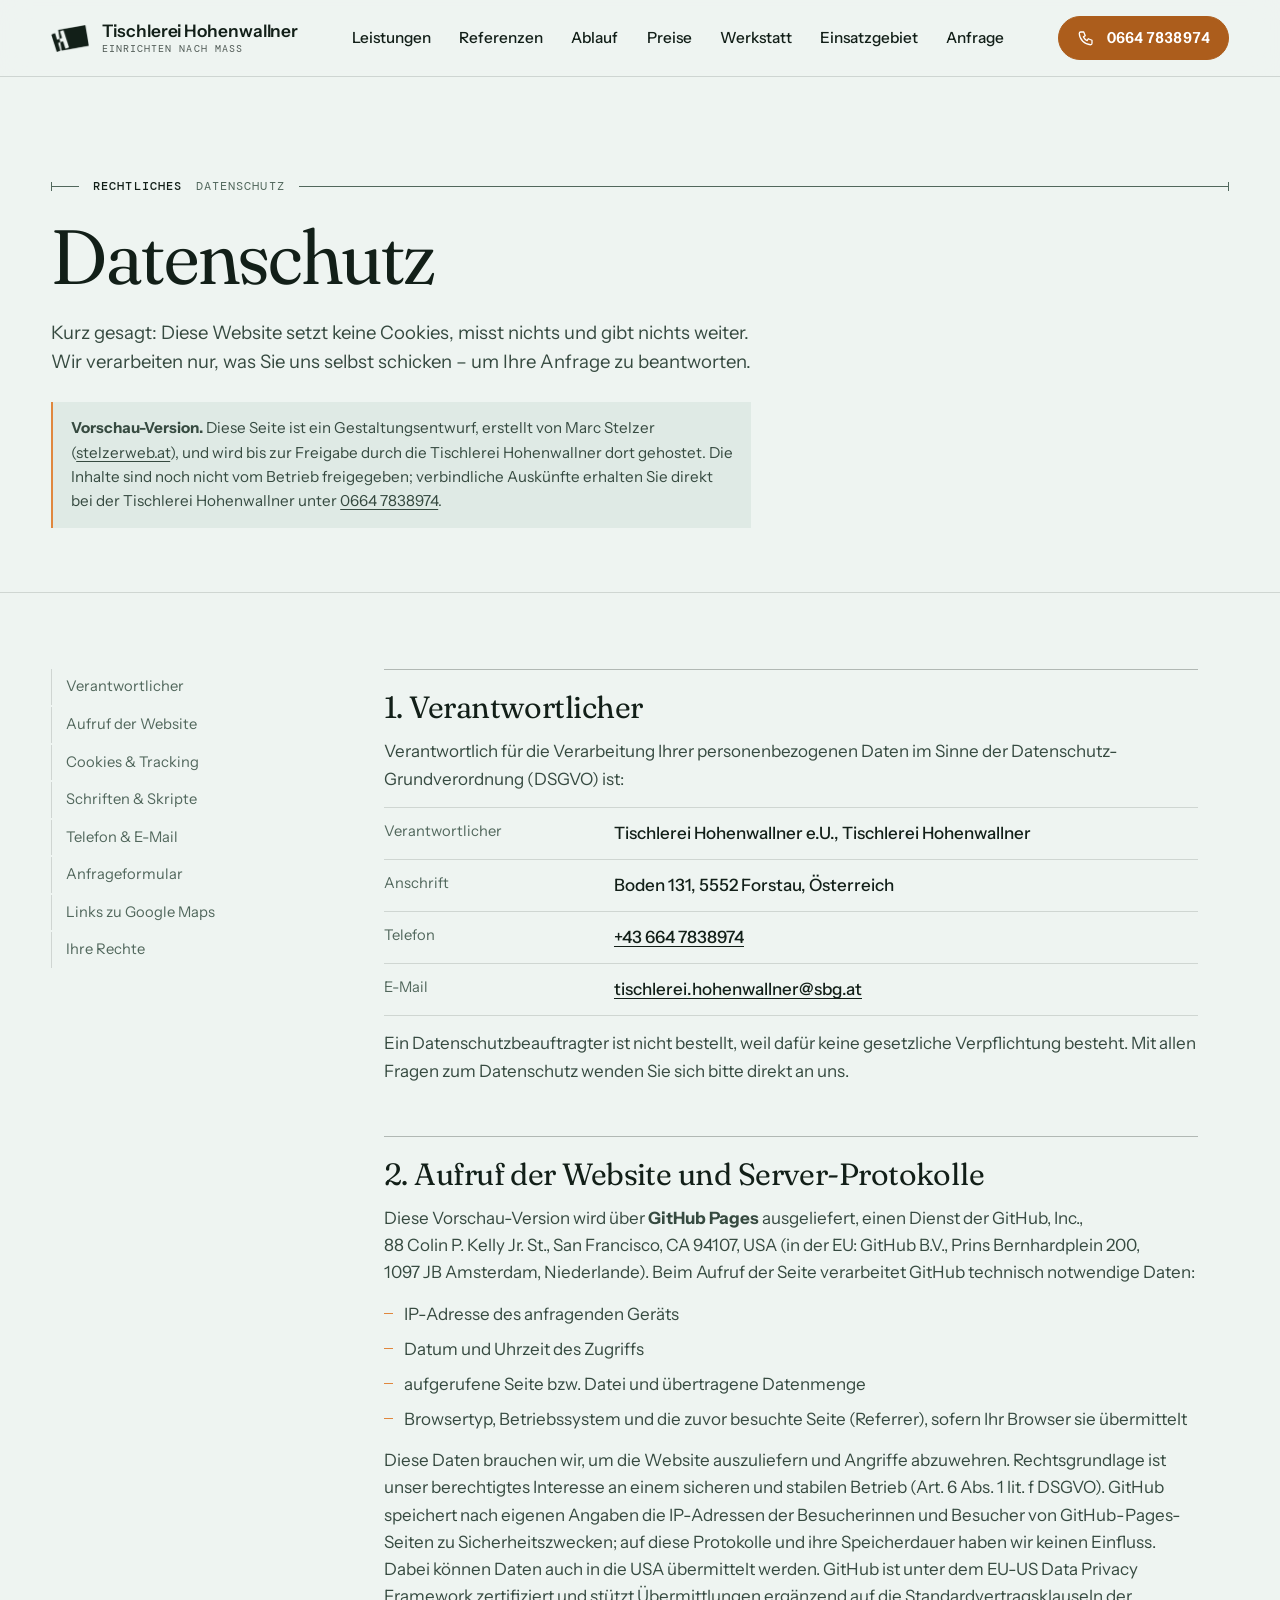
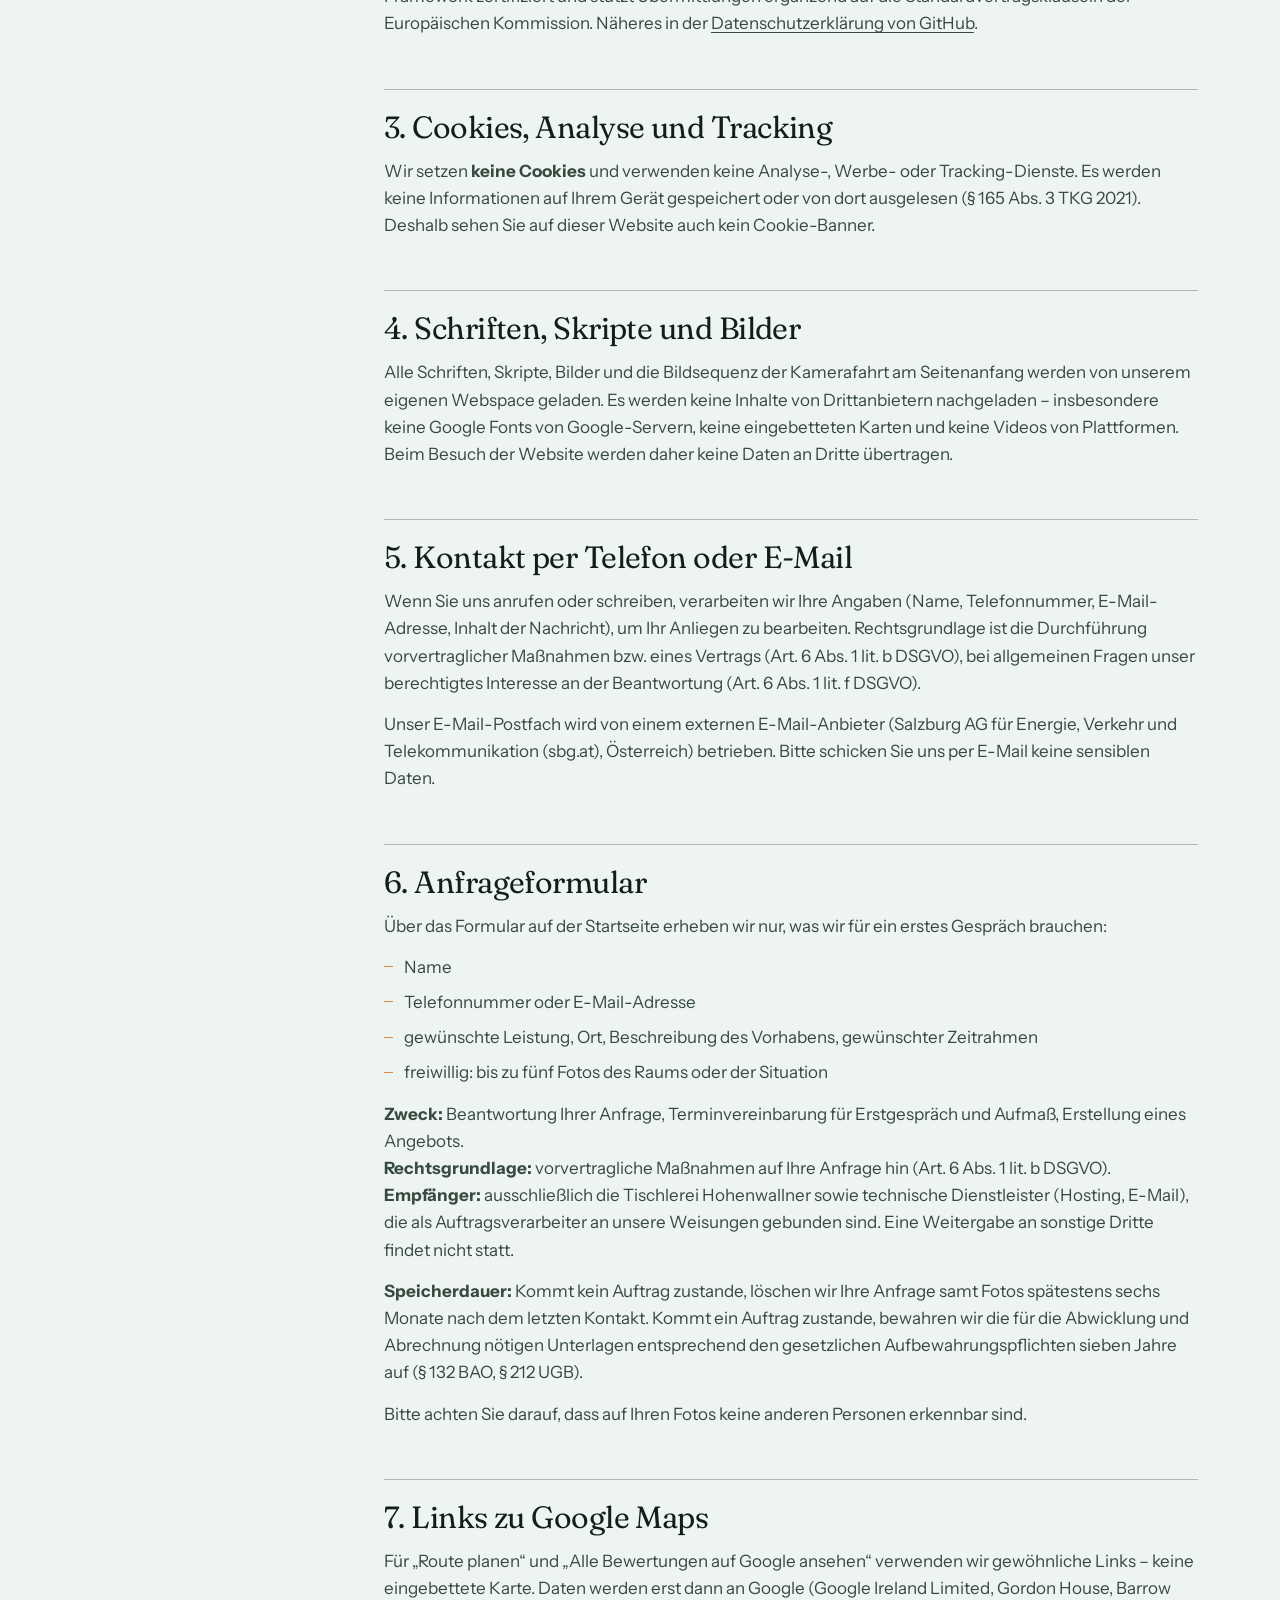
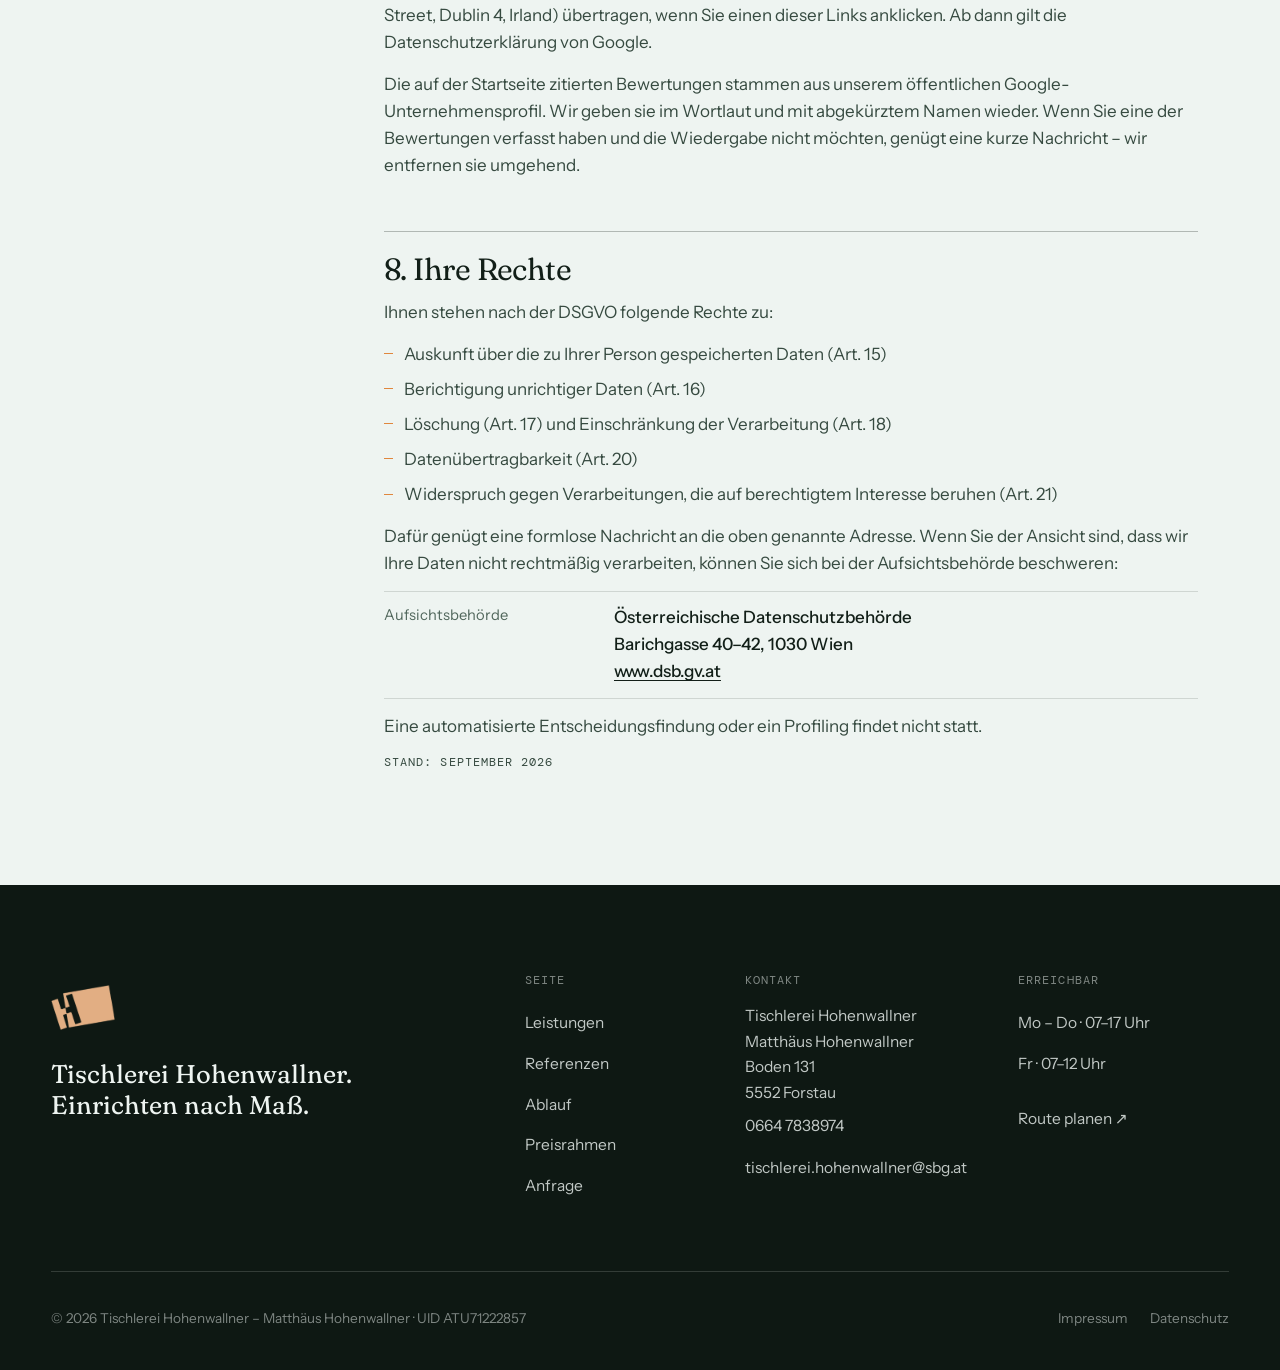
==== commit 65f8f731: "Echtes H-Signet statt Initialen Co-Authored-By: Claude Fable 5.1 <noreply@anthropic.com>" ====
--- a/datenschutz.html
+++ b/datenschutz.html
@@ -24,13 +24,13 @@
     <symbol id="i-phone" viewBox="0 0 24 24" fill="none" stroke="currentColor" stroke-width="1.7" stroke-linecap="round" stroke-linejoin="round"><path d="M5 4h4l2 5-2.5 1.5a11 11 0 0 0 5 5L15 13l5 2v4a2 2 0 0 1-2 2A16 16 0 0 1 3 6a2 2 0 0 1 2-2Z"/></symbol>
     <symbol id="i-arrow" viewBox="0 0 24 24" fill="none" stroke="currentColor" stroke-width="1.7" stroke-linecap="round" stroke-linejoin="round"><path d="M5 12h14M13 6l6 6-6 6"/></symbol>
     <symbol id="i-upload" viewBox="0 0 24 24" fill="none" stroke="currentColor" stroke-width="1.6" stroke-linecap="round" stroke-linejoin="round"><rect x="3" y="4" width="18" height="16" rx="2"/><circle cx="8.5" cy="9.5" r="1.6"/><path d="m21 15-4.5-4.5L7 20"/></symbol>
-    <symbol id="logo" viewBox="0 0 100 100"><rect x="5" y="5" width="90" height="90" fill="none" stroke="currentColor" stroke-width="6"/><text x="50" y="67" text-anchor="middle" font-family="Fraunces, Georgia, serif" font-size="46" fill="currentColor" stroke="none">TH</text></symbol>
+    
   </svg>
 
   <header class="nav nav--page">
     <div class="wrap nav__in">
       <a class="brand" href="index.html" aria-label="Tischlerei Hohenwallner – zur Startseite">
-        <svg viewBox="0 0 100 100" aria-hidden="true"><use href="#logo" /></svg>
+        <span class="logo-mask" style="--logo-url:url('assets/logo/logo.png');" aria-hidden="true"></span>
         <span class="brand__txt">
           <span class="brand__name">Tischlerei Hohenwallner</span>
           <span class="brand__tag">Einrichten nach Maß</span>
@@ -165,7 +165,7 @@
     <div class="wrap">
       <div class="foot__top">
         <div class="foot__brand">
-          <svg viewBox="0 0 100 100" aria-hidden="true"><use href="#logo" /></svg>
+          <span class="logo-mask" style="--logo-url:url('assets/logo/logo.png');width:64px;height:64px;color:var(--oak-light)" aria-hidden="true"></span>
           <p>Tischlerei Hohenwallner. Einrichten nach Maß.</p>
         </div>
         <div>
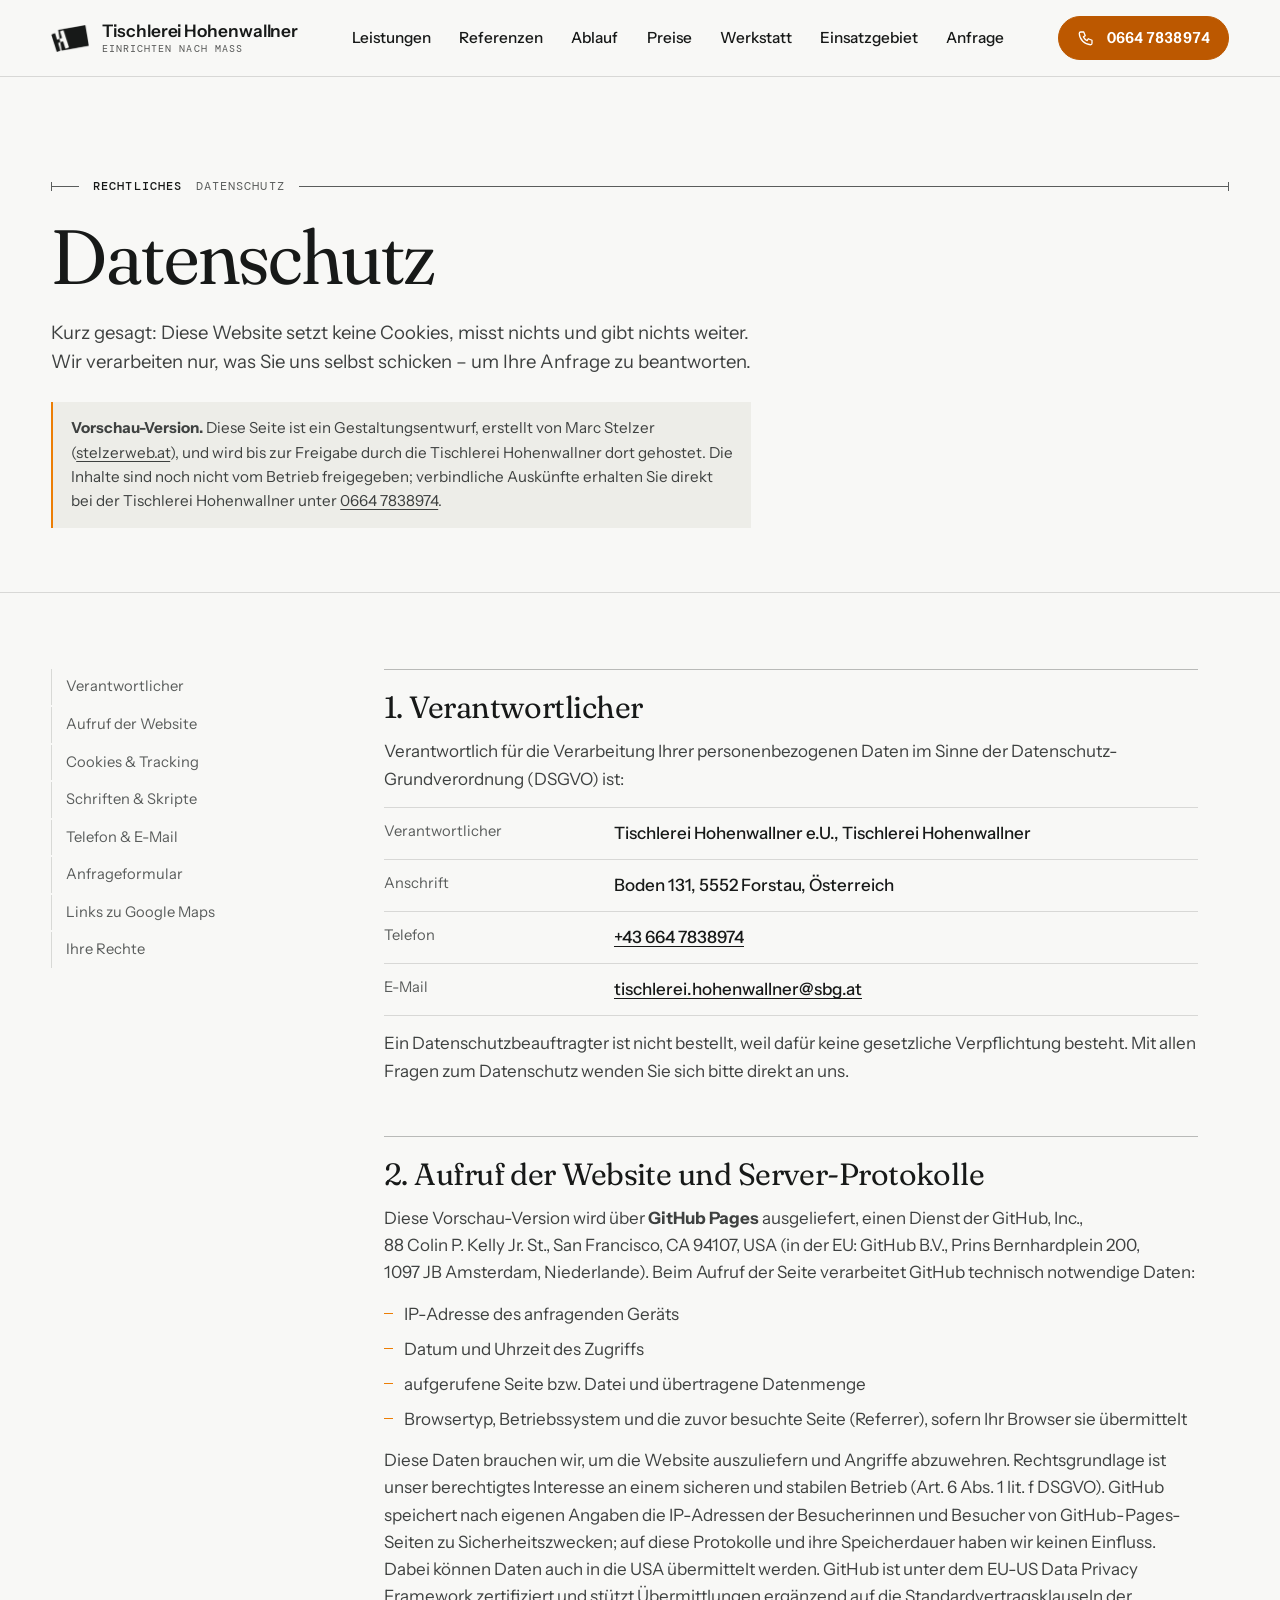
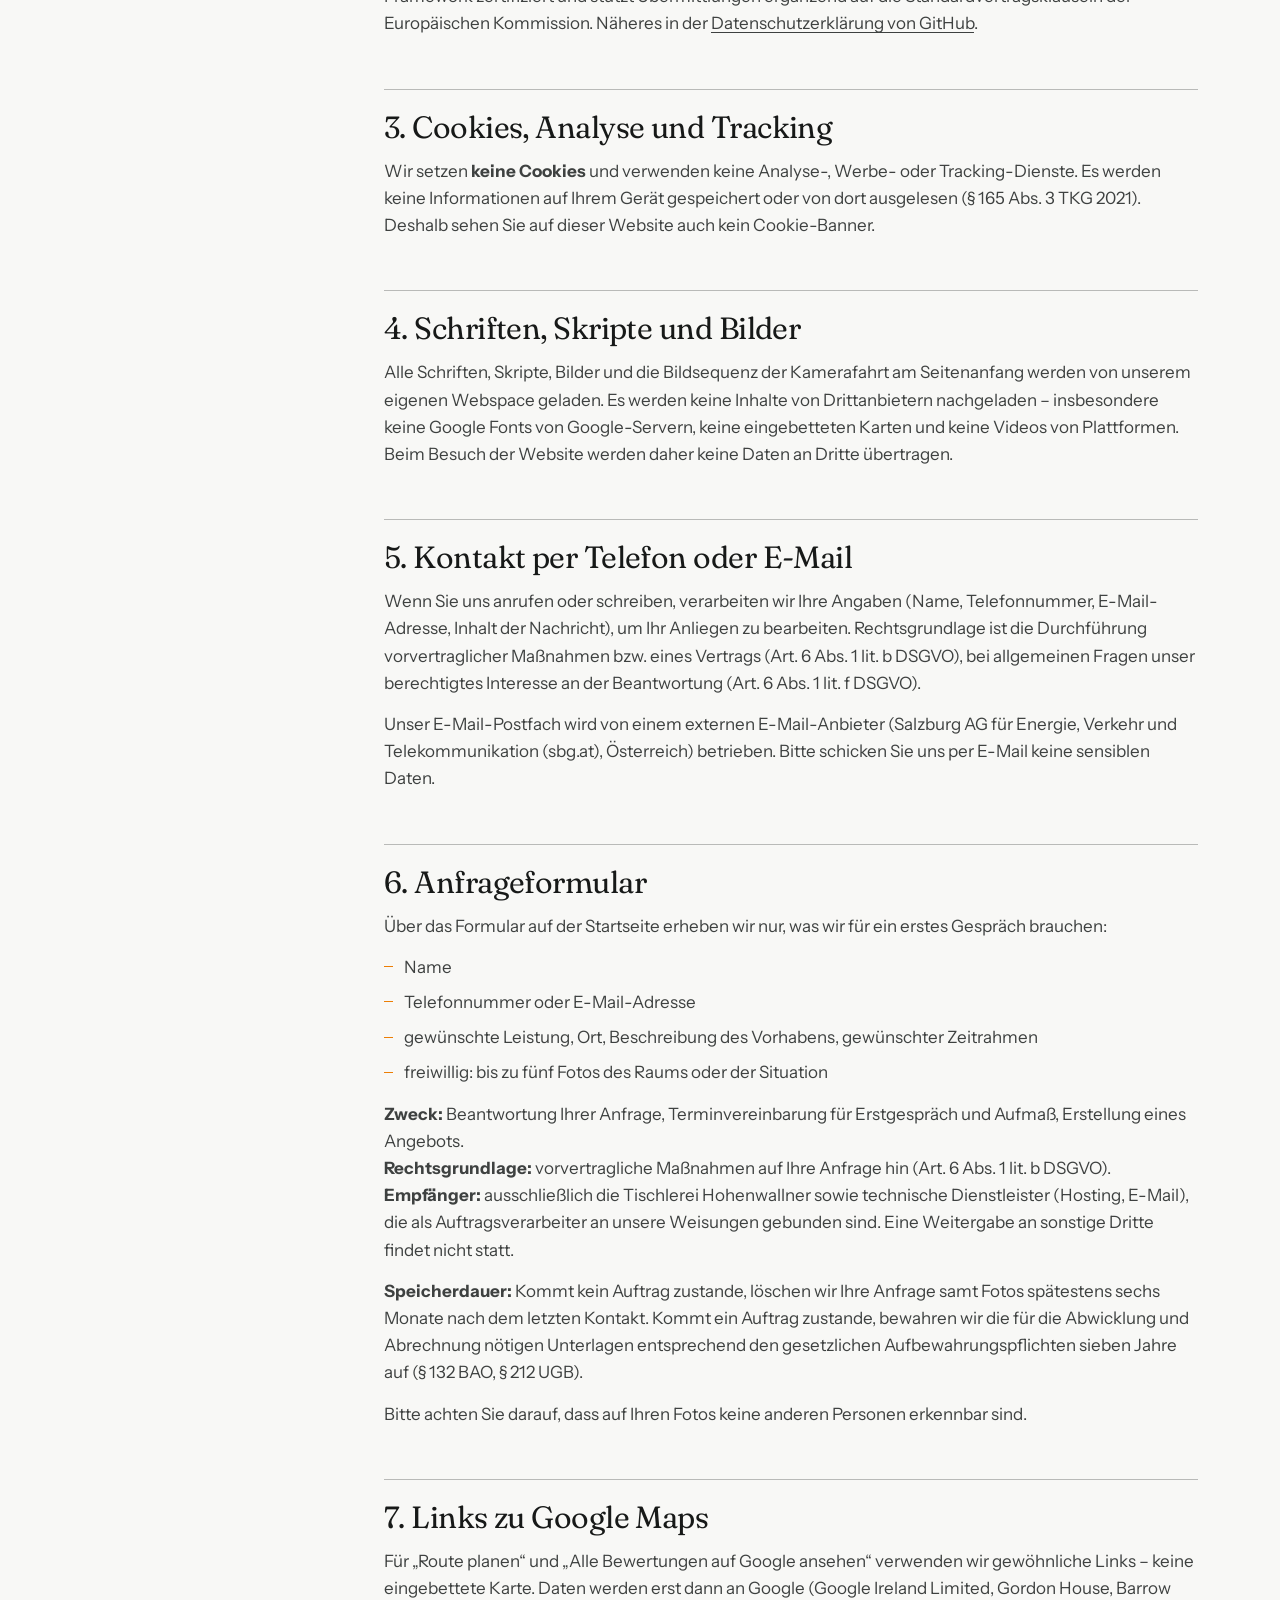
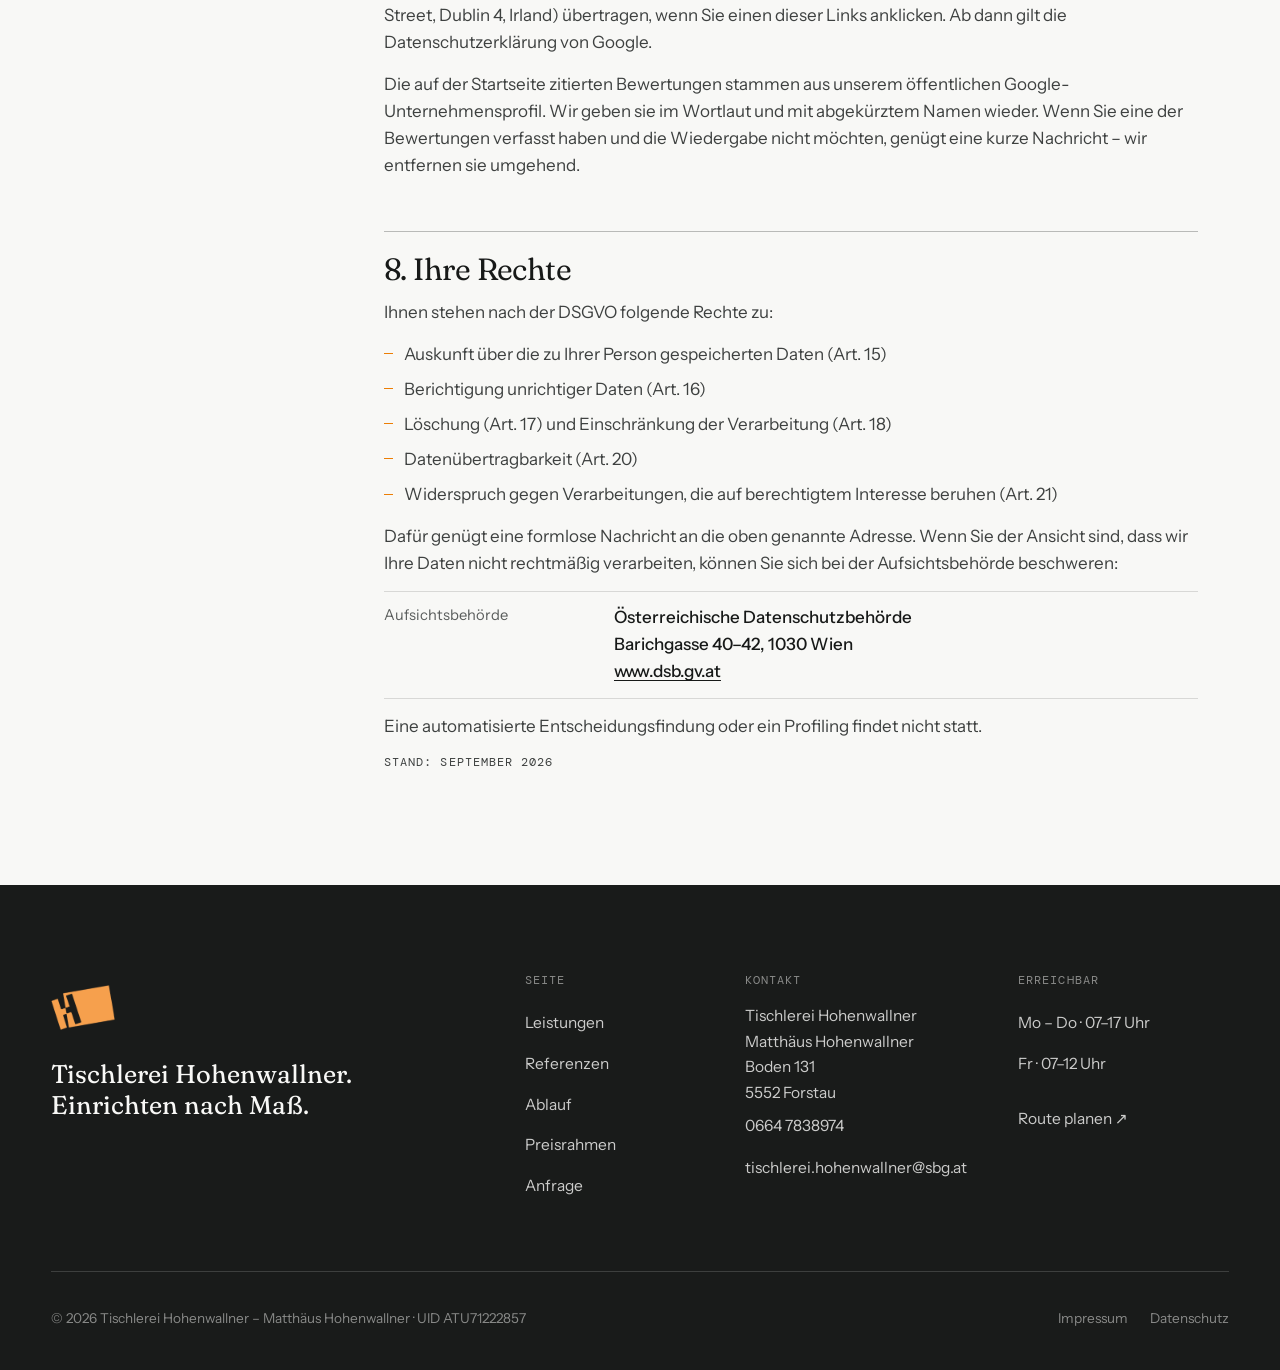
==== commit ca9be759: "Farbwelt nach Logo und Facebook-Banner (neutral, Orange, Gruen) Co-Authored-By: Claude Fable 5.1 <no" ====
--- a/datenschutz.html
+++ b/datenschutz.html
@@ -5,7 +5,7 @@
   <meta name="viewport" content="width=device-width, initial-scale=1.0, viewport-fit=cover" />
   <title>Datenschutz · Tischlerei Hohenwallner – Matthäus Hohenwallner, Forstau</title>
   <meta name="description" content="Datenschutzinformation der Tischlerei Hohenwallner: welche Daten wir verarbeiten, wozu, wie lange – und welche Rechte Sie haben." />
-  <meta name="theme-color" content="#EEF4F1" />
+  <meta name="theme-color" content="#F8F8F6" />
   <meta name="robots" content="noindex, follow" />
   <meta name="format-detection" content="telephone=no" />
   <link rel="icon" type="image/svg+xml" href="assets/logo/favicon.svg" />
--- a/assets/css/theme.css
+++ b/assets/css/theme.css
@@ -1,24 +1,24 @@
 /* Farbwelt dieses Kunden – erzeugt von bauen.py aus kunde.json (theme). Nicht von Hand ändern. */
 :root {
-  --paper: #EEF4F1;
-  --paper-2: #DFEAE5;
-  --paper-3: #CFDDD6;
-  --white: #FBFDFC;
-  --night: #0E1813;
-  --night-2: #15231C;
-  --ink: #121F18;
-  --ink-2: #364A40;
-  --oak: #E0873E;
+  --paper: #F8F8F6;
+  --paper-2: #EDEDE8;
+  --paper-3: #E0E0D9;
+  --white: #FCFCFC;
+  --night: #191B1A;
+  --night-2: #222423;
+  --ink: #171918;
+  --ink-2: #3E4140;
+  --oak: #EC7E05;
   --water: #9FB5BD;
-  --muted: #51675C;
-  --brand: #145233;
-  --oak-deep: #AC5D1C;
-  --oak-deeper: #924F18;
-  --oak-light: #E2AE83;
-  --map-halo: #EDECE4;
-  --paper-rgb: 238,244,241;
-  --ink-rgb: 18,31,24;
-  --night-rgb: 14,24,19;
-  --oak-rgb: 224,135,62;
-  --oak-light-rgb: 226,174,131;
+  --muted: #5A5D5C;
+  --brand: #124D30;
+  --oak-deep: #BC5800;
+  --oak-deeper: #9E4A00;
+  --oak-light: #F6A04D;
+  --map-halo: #F7EFE5;
+  --paper-rgb: 248,248,246;
+  --ink-rgb: 23,25,24;
+  --night-rgb: 25,27,26;
+  --oak-rgb: 236,126,5;
+  --oak-light-rgb: 246,160,77;
 }
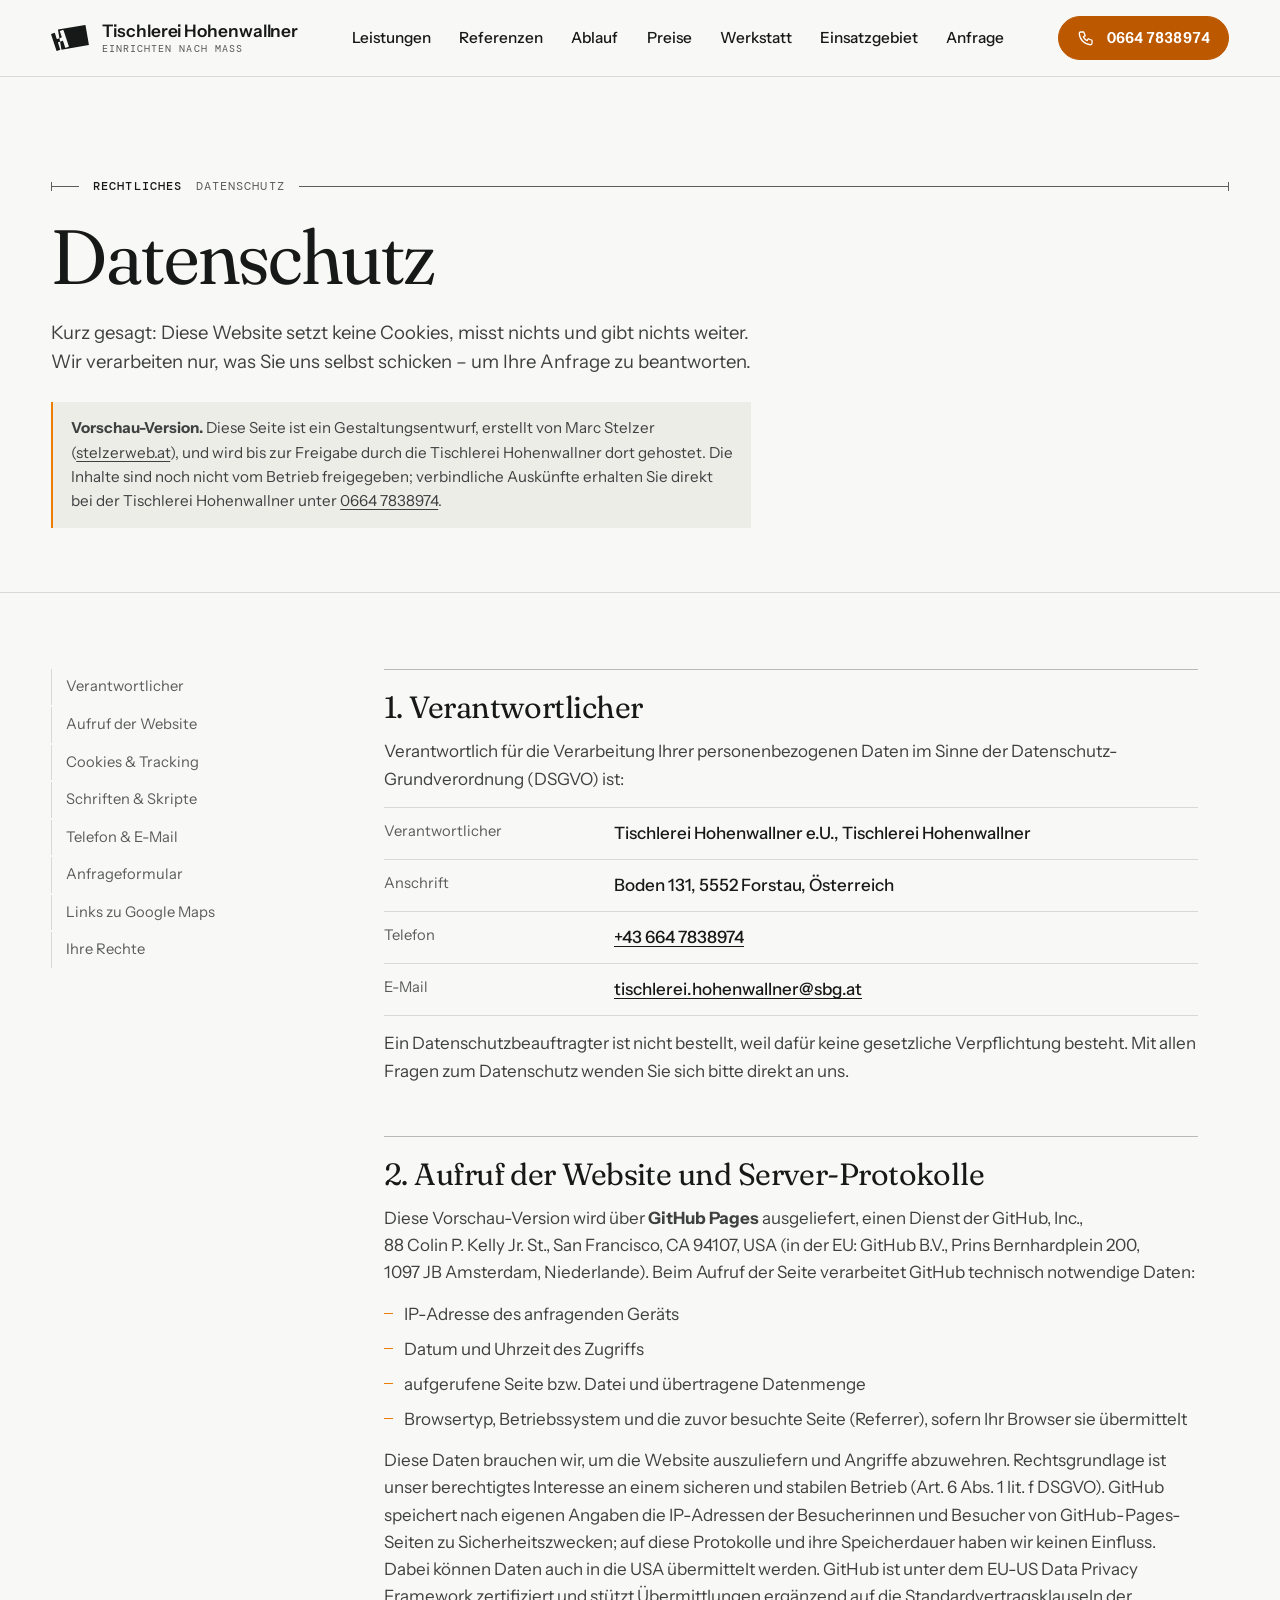
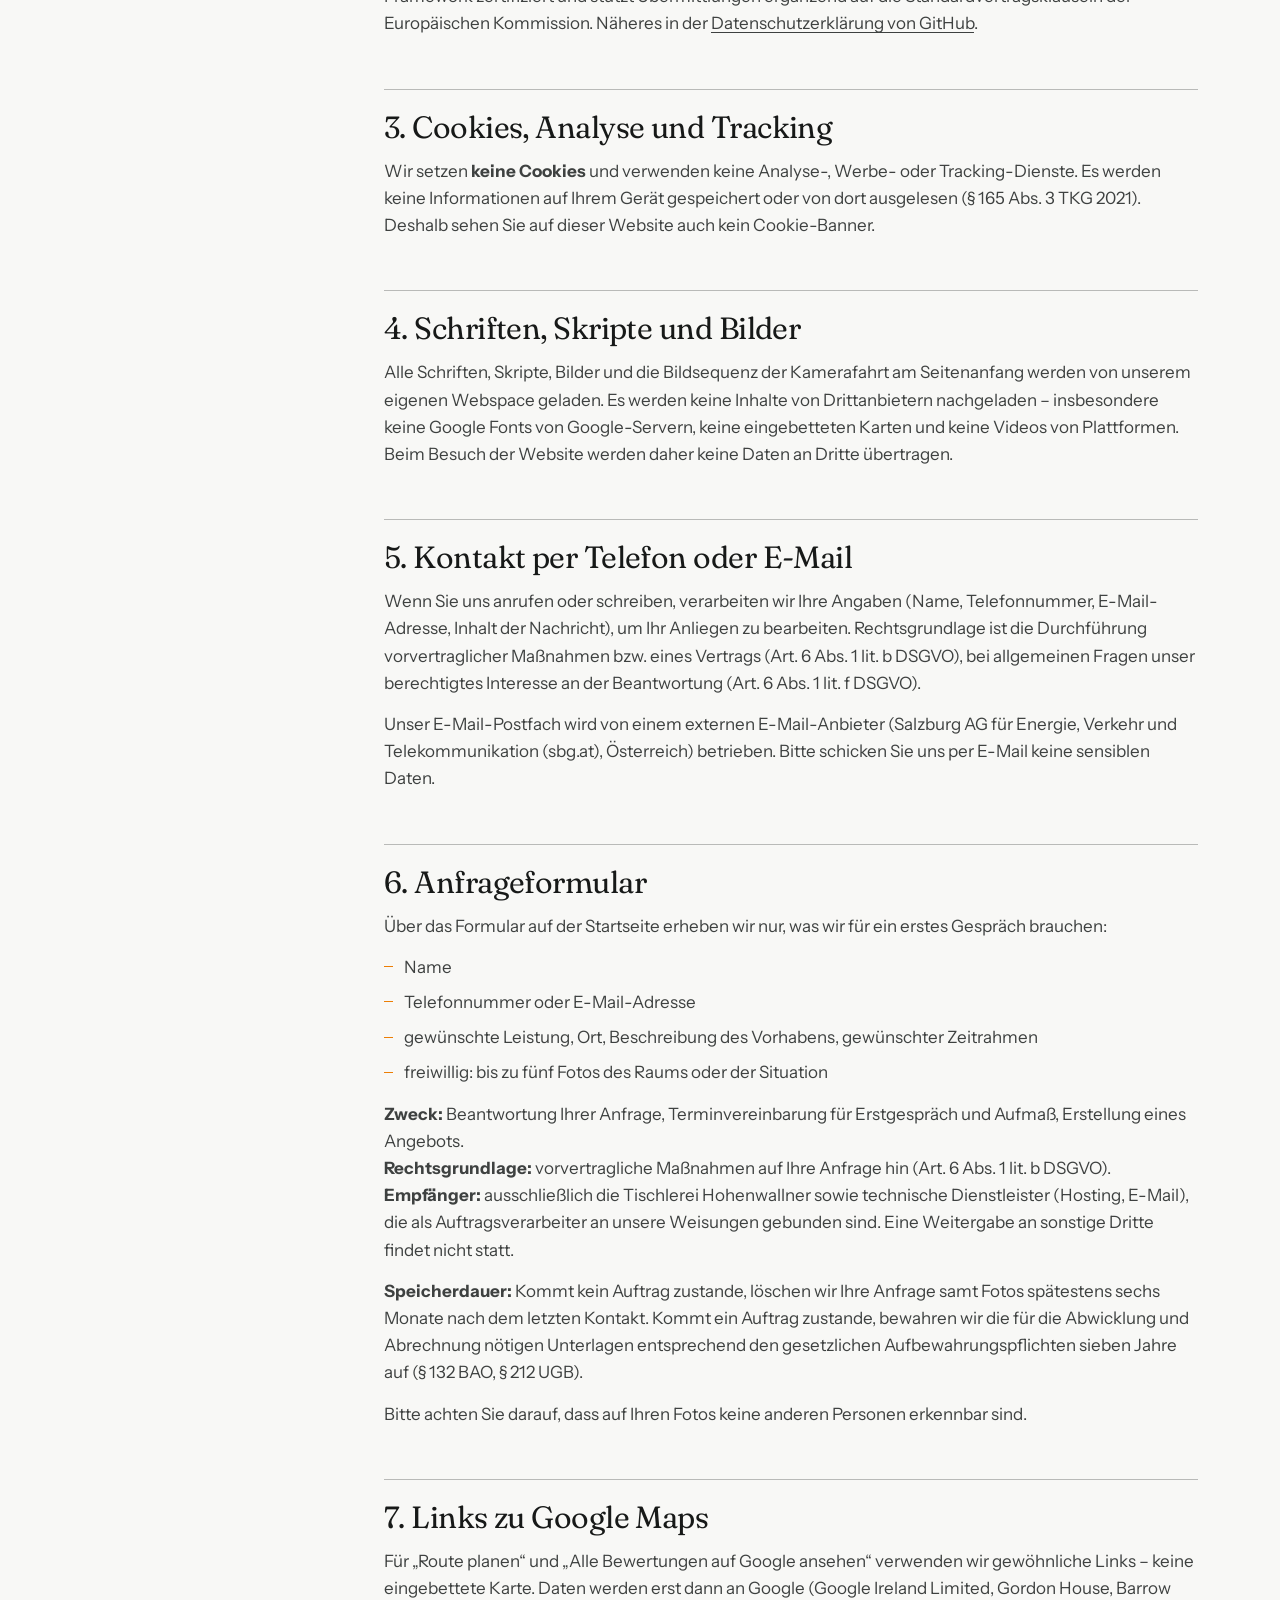
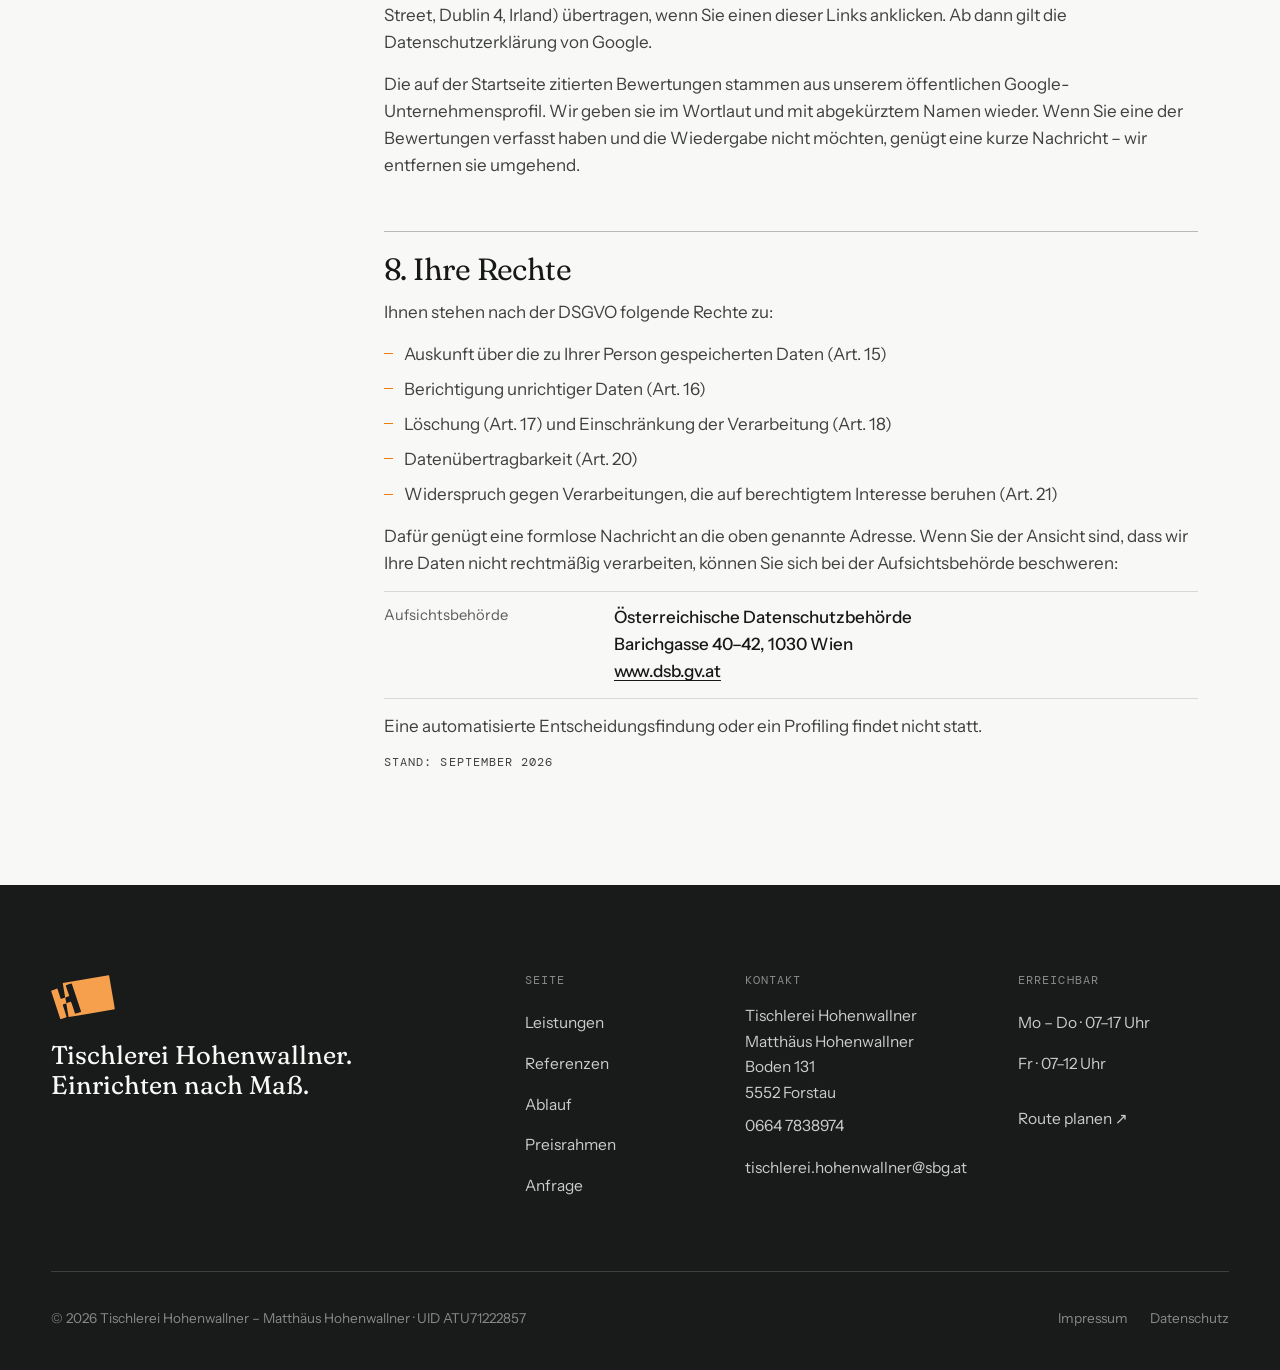
==== commit 0118ee84: "Echtes H-Signet als Vektor (Logo und Tab-Icon), Bewertungs-Label korrigiert Co-Authored-By: Claude F" ====
--- a/datenschutz.html
+++ b/datenschutz.html
@@ -24,13 +24,13 @@
     <symbol id="i-phone" viewBox="0 0 24 24" fill="none" stroke="currentColor" stroke-width="1.7" stroke-linecap="round" stroke-linejoin="round"><path d="M5 4h4l2 5-2.5 1.5a11 11 0 0 0 5 5L15 13l5 2v4a2 2 0 0 1-2 2A16 16 0 0 1 3 6a2 2 0 0 1 2-2Z"/></symbol>
     <symbol id="i-arrow" viewBox="0 0 24 24" fill="none" stroke="currentColor" stroke-width="1.7" stroke-linecap="round" stroke-linejoin="round"><path d="M5 12h14M13 6l6 6-6 6"/></symbol>
     <symbol id="i-upload" viewBox="0 0 24 24" fill="none" stroke="currentColor" stroke-width="1.6" stroke-linecap="round" stroke-linejoin="round"><rect x="3" y="4" width="18" height="16" rx="2"/><circle cx="8.5" cy="9.5" r="1.6"/><path d="m21 15-4.5-4.5L7 20"/></symbol>
-    
+    <symbol id="logo" viewBox="0 0 640 445"><path d="M575.1 1.8L579.8 3.1L584.1 22.9L628.9 282.7L637.9 337.1L637.3 341.4L274.7 405.0L177.3 420.3L174.4 412.5L153.6 288.1L152.1 286.2L145.0 286.2L119.4 295.6L118.7 302.5L156.2 420.1L134.2 429.5L93.8 442.8L6.1 174.6L1.7 160.7L2.2 156.8L63.3 134.7L97.3 237.9L105.9 238.4L141.6 224.9L117.9 83.9L119.4 80.8ZM199.7 86.1L149.3 103.7L149.7 111.8L182.9 209.6L177.3 213.7L144.5 224.7L144.4 235.6L153.0 281.0L159.8 281.0L194.3 267.9L199.5 267.9L210.3 294.4L240.0 385.5L250.0 386.1L299.0 369.8L300.0 361.3L215.0 106.4L207.7 86.6Z"/></symbol>
   </svg>
 
   <header class="nav nav--page">
     <div class="wrap nav__in">
       <a class="brand" href="index.html" aria-label="Tischlerei Hohenwallner – zur Startseite">
-        <span class="logo-mask" style="--logo-url:url('assets/logo/logo.png');" aria-hidden="true"></span>
+        <svg viewBox="0 0 640 445" aria-hidden="true"><use href="#logo" /></svg>
         <span class="brand__txt">
           <span class="brand__name">Tischlerei Hohenwallner</span>
           <span class="brand__tag">Einrichten nach Maß</span>
@@ -165,7 +165,7 @@
     <div class="wrap">
       <div class="foot__top">
         <div class="foot__brand">
-          <span class="logo-mask" style="--logo-url:url('assets/logo/logo.png');width:64px;height:64px;color:var(--oak-light)" aria-hidden="true"></span>
+          <svg viewBox="0 0 640 445" aria-hidden="true"><use href="#logo" /></svg>
           <p>Tischlerei Hohenwallner. Einrichten nach Maß.</p>
         </div>
         <div>
